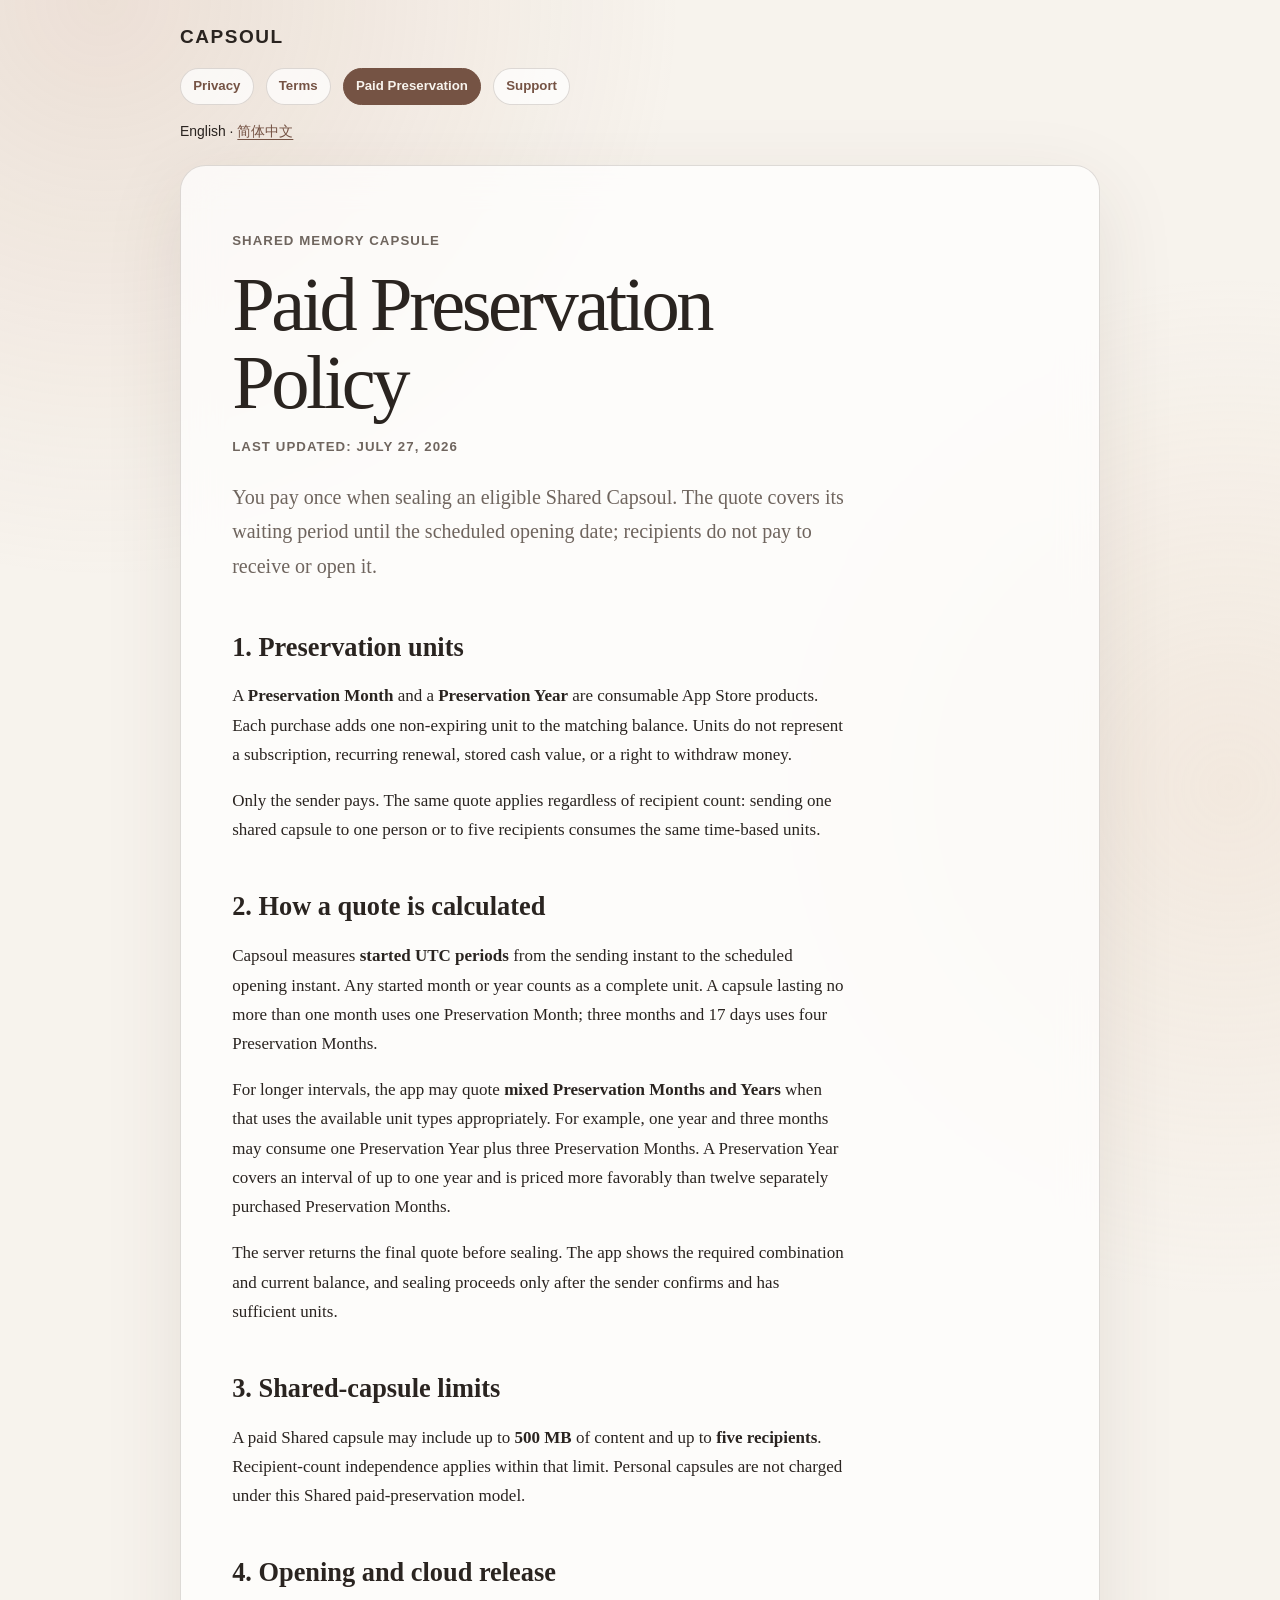
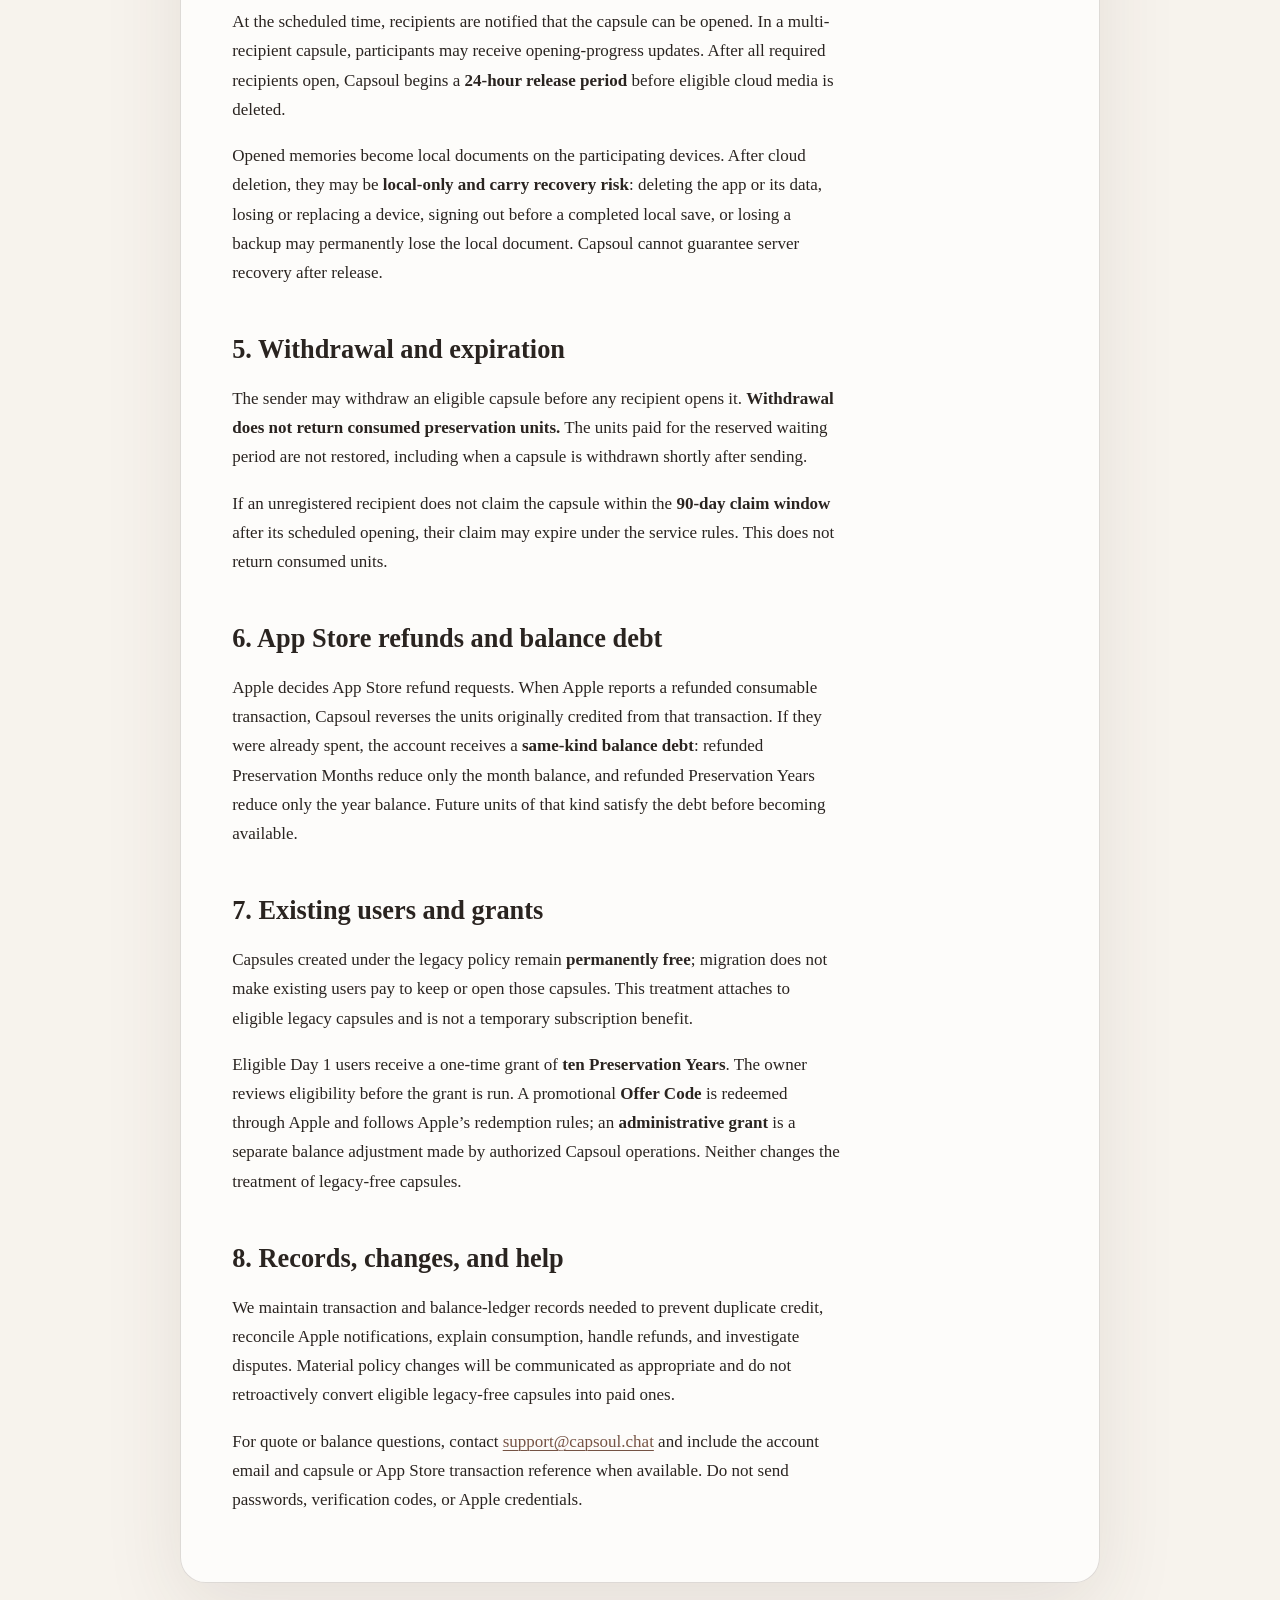
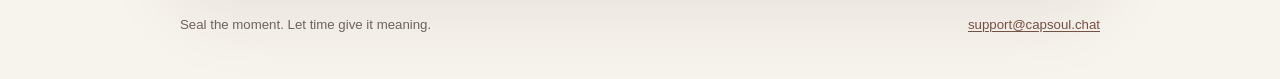
==== preservation.html @ fc530bd7 "docs: publish Capsoul paid preservation policies" ====
<!DOCTYPE html>
<html lang="en">
<head>
  <meta charset="UTF-8">
  <meta name="viewport" content="width=device-width, initial-scale=1">
  <meta name="color-scheme" content="light dark">
  <title>Paid Preservation Policy — Capsoul</title>
  <link rel="stylesheet" href="styles.css">
</head>
<body>
  <header class="site-header">
    <a class="brand" href="support.html">Capsoul</a>
    <nav class="nav-row" aria-label="Policy navigation">
      <a href="privacy.html">Privacy</a>
      <a href="terms.html">Terms</a>
      <a href="preservation.html" aria-current="page">Paid Preservation</a>
      <a href="support.html">Support</a>
    </nav>
    <nav class="language" aria-label="Language">
      <span aria-current="page">English</span> · <a href="preservation-zh.html" lang="zh-Hans">简体中文</a>
    </nav>
  </header>

  <main>
    <p class="eyebrow">Shared memory capsule</p>
    <h1>Paid Preservation Policy</h1>
    <p class="updated">Last updated: July 27, 2026</p>
    <p class="lede">You pay once when sealing an eligible Shared Capsoul. The quote covers its waiting period until the scheduled opening date; recipients do not pay to receive or open it.</p>

    <h2>1. Preservation units</h2>
    <p>A <strong>Preservation Month</strong> and a <strong>Preservation Year</strong> are consumable App Store products. Each purchase adds one non-expiring unit to the matching balance. Units do not represent a subscription, recurring renewal, stored cash value, or a right to withdraw money.</p>
    <p>Only the sender pays. The same quote applies regardless of recipient count: sending one shared capsule to one person or to five recipients consumes the same time-based units.</p>

    <h2>2. How a quote is calculated</h2>
    <p>Capsoul measures <strong>started UTC periods</strong> from the sending instant to the scheduled opening instant. Any started month or year counts as a complete unit. A capsule lasting no more than one month uses one Preservation Month; three months and 17 days uses four Preservation Months.</p>
    <p>For longer intervals, the app may quote <strong>mixed Preservation Months and Years</strong> when that uses the available unit types appropriately. For example, one year and three months may consume one Preservation Year plus three Preservation Months. A Preservation Year covers an interval of up to one year and is priced more favorably than twelve separately purchased Preservation Months.</p>
    <p>The server returns the final quote before sealing. The app shows the required combination and current balance, and sealing proceeds only after the sender confirms and has sufficient units.</p>

    <h2>3. Shared-capsule limits</h2>
    <p>A paid Shared capsule may include up to <strong>500 MB</strong> of content and up to <strong>five recipients</strong>. Recipient-count independence applies within that limit. Personal capsules are not charged under this Shared paid-preservation model.</p>

    <h2>4. Opening and cloud release</h2>
    <p>At the scheduled time, recipients are notified that the capsule can be opened. In a multi-recipient capsule, participants may receive opening-progress updates. After all required recipients open, Capsoul begins a <strong>24-hour release period</strong> before eligible cloud media is deleted.</p>
    <p>Opened memories become local documents on the participating devices. After cloud deletion, they may be <strong>local-only and carry recovery risk</strong>: deleting the app or its data, losing or replacing a device, signing out before a completed local save, or losing a backup may permanently lose the local document. Capsoul cannot guarantee server recovery after release.</p>

    <h2>5. Withdrawal and expiration</h2>
    <p>The sender may withdraw an eligible capsule before any recipient opens it. <strong>Withdrawal does not return consumed preservation units.</strong> The units paid for the reserved waiting period are not restored, including when a capsule is withdrawn shortly after sending.</p>
    <p>If an unregistered recipient does not claim the capsule within the <strong>90-day claim window</strong> after its scheduled opening, their claim may expire under the service rules. This does not return consumed units.</p>

    <h2>6. App Store refunds and balance debt</h2>
    <p>Apple decides App Store refund requests. When Apple reports a refunded consumable transaction, Capsoul reverses the units originally credited from that transaction. If they were already spent, the account receives a <strong>same-kind balance debt</strong>: refunded Preservation Months reduce only the month balance, and refunded Preservation Years reduce only the year balance. Future units of that kind satisfy the debt before becoming available.</p>

    <h2>7. Existing users and grants</h2>
    <p>Capsules created under the legacy policy remain <strong>permanently free</strong>; migration does not make existing users pay to keep or open those capsules. This treatment attaches to eligible legacy capsules and is not a temporary subscription benefit.</p>
    <p>Eligible Day 1 users receive a one-time grant of <strong>ten Preservation Years</strong>. The owner reviews eligibility before the grant is run. A promotional <strong>Offer Code</strong> is redeemed through Apple and follows Apple’s redemption rules; an <strong>administrative grant</strong> is a separate balance adjustment made by authorized Capsoul operations. Neither changes the treatment of legacy-free capsules.</p>

    <h2>8. Records, changes, and help</h2>
    <p>We maintain transaction and balance-ledger records needed to prevent duplicate credit, reconcile Apple notifications, explain consumption, handle refunds, and investigate disputes. Material policy changes will be communicated as appropriate and do not retroactively convert eligible legacy-free capsules into paid ones.</p>
    <p>For quote or balance questions, contact <a href="mailto:support@capsoul.chat">support@capsoul.chat</a> and include the account email and capsule or App Store transaction reference when available. Do not send passwords, verification codes, or Apple credentials.</p>
  </main>

  <footer class="site-footer">
    <span>Seal the moment. Let time give it meaning.</span>
    <a href="mailto:support@capsoul.chat">support@capsoul.chat</a>
  </footer>
</body>
</html>
---- styles.css ----
:root {
  color-scheme: light dark;
  --paper: #f7f3ed;
  --surface: rgba(255, 255, 255, 0.72);
  --ink: #2a2420;
  --muted: #6f655e;
  --accent: #755344;
  --accent-soft: #e8d8cd;
  --line: rgba(80, 61, 51, 0.18);
  --shadow: 0 24px 80px rgba(67, 49, 39, 0.1);
}

* {
  box-sizing: border-box;
}

html {
  background: var(--paper);
  font-size: 17px;
  scroll-behavior: smooth;
}

body {
  min-width: 0;
  margin: 0;
  color: var(--ink);
  background:
    radial-gradient(circle at 8% 0%, rgba(196, 155, 133, 0.22), transparent 34rem),
    radial-gradient(circle at 96% 24%, rgba(226, 198, 174, 0.23), transparent 30rem),
    var(--paper);
  font-family: ui-serif, Georgia, Cambria, "Times New Roman", "Noto Serif SC", serif;
  line-height: 1.72;
  overflow-wrap: anywhere;
}

a {
  color: var(--accent);
  text-decoration-thickness: 0.08em;
  text-underline-offset: 0.18em;
}

a:hover {
  text-decoration-thickness: 0.13em;
}

a:focus-visible {
  border-radius: 0.2rem;
  outline: 3px solid #b96137;
  outline-offset: 4px;
}

.site-header,
main,
.site-footer {
  width: min(100% - 2rem, 920px);
  margin-inline: auto;
}

.site-header {
  display: grid;
  gap: 0.85rem;
  padding-block: 1.25rem;
}

.brand {
  color: var(--ink);
  font-family: -apple-system, BlinkMacSystemFont, "Segoe UI", "Noto Sans SC", sans-serif;
  font-size: 1.12rem;
  font-weight: 700;
  letter-spacing: 0.08em;
  text-decoration: none;
  text-transform: uppercase;
}

.nav-row {
  display: flex;
  flex-wrap: wrap;
  gap: 0.45rem 0.7rem;
  align-items: center;
}

.nav-row a {
  border: 1px solid var(--line);
  border-radius: 999px;
  padding: 0.35rem 0.72rem;
  background: var(--surface);
  font-family: -apple-system, BlinkMacSystemFont, "Segoe UI", "Noto Sans SC", sans-serif;
  font-size: 0.78rem;
  font-weight: 600;
  text-decoration: none;
}

.nav-row a[aria-current="page"] {
  border-color: var(--accent);
  color: var(--paper);
  background: var(--accent);
}

.language {
  font-family: -apple-system, BlinkMacSystemFont, "Segoe UI", "Noto Sans SC", sans-serif;
  font-size: 0.82rem;
}

main {
  padding: clamp(1.6rem, 4vw, 3.5rem);
  border: 1px solid var(--line);
  border-radius: 1.5rem;
  background: var(--surface);
  box-shadow: var(--shadow);
  backdrop-filter: blur(18px);
}

.eyebrow,
.updated {
  color: var(--muted);
  font-family: -apple-system, BlinkMacSystemFont, "Segoe UI", "Noto Sans SC", sans-serif;
  font-size: 0.78rem;
  font-weight: 650;
  letter-spacing: 0.08em;
  text-transform: uppercase;
}

h1 {
  max-width: 16ch;
  margin: 0.15rem 0 0.5rem;
  font-size: clamp(2.15rem, 7vw, 4.5rem);
  font-weight: 540;
  letter-spacing: -0.045em;
  line-height: 1.02;
}

.lede {
  max-width: 64ch;
  margin-block: 1.25rem 2.5rem;
  color: var(--muted);
  font-size: clamp(1.02rem, 2.5vw, 1.18rem);
}

h2 {
  margin-block: 2.4rem 0.65rem;
  padding-top: 0.35rem;
  font-size: clamp(1.22rem, 3vw, 1.55rem);
  line-height: 1.25;
}

h3 {
  margin-block: 1.55rem 0.45rem;
  font-size: 1.03rem;
}

p,
li {
  max-width: 72ch;
}

ul,
ol {
  padding-inline-start: 1.35rem;
}

li + li {
  margin-top: 0.45rem;
}

.callout {
  margin-block: 1.4rem;
  padding: 1rem 1.1rem;
  border-inline-start: 4px solid var(--accent);
  border-radius: 0.3rem 0.8rem 0.8rem 0.3rem;
  background: var(--accent-soft);
  color: #352923;
}

.site-footer {
  display: flex;
  flex-wrap: wrap;
  justify-content: space-between;
  gap: 0.7rem 1.5rem;
  padding-block: 1.8rem 2.5rem;
  color: var(--muted);
  font-family: -apple-system, BlinkMacSystemFont, "Segoe UI", "Noto Sans SC", sans-serif;
  font-size: 0.78rem;
}

@media (max-width: 620px) {
  .site-header,
  main,
  .site-footer {
    width: min(100% - 1rem, 920px);
  }

  main {
    padding: 1.35rem 1rem 1.8rem;
    border-radius: 1rem;
  }

  .nav-row {
    gap: 0.4rem;
  }

  .nav-row a {
    padding: 0.32rem 0.57rem;
    font-size: 0.73rem;
  }

  .lede {
    margin-bottom: 1.8rem;
  }
}

@media (prefers-color-scheme: dark) {
  :root {
    --paper: #171310;
    --surface: rgba(38, 31, 27, 0.8);
    --ink: #f5eee8;
    --muted: #c6b8ae;
    --accent: #e4bca5;
    --accent-soft: #49372e;
    --line: rgba(233, 211, 196, 0.2);
    --shadow: 0 24px 80px rgba(0, 0, 0, 0.3);
  }

  .nav-row a[aria-current="page"] {
    color: #261c17;
  }

  .callout {
    color: #f6eee7;
  }
}

@media (prefers-reduced-motion: reduce) {
  html {
    scroll-behavior: auto;
  }
}
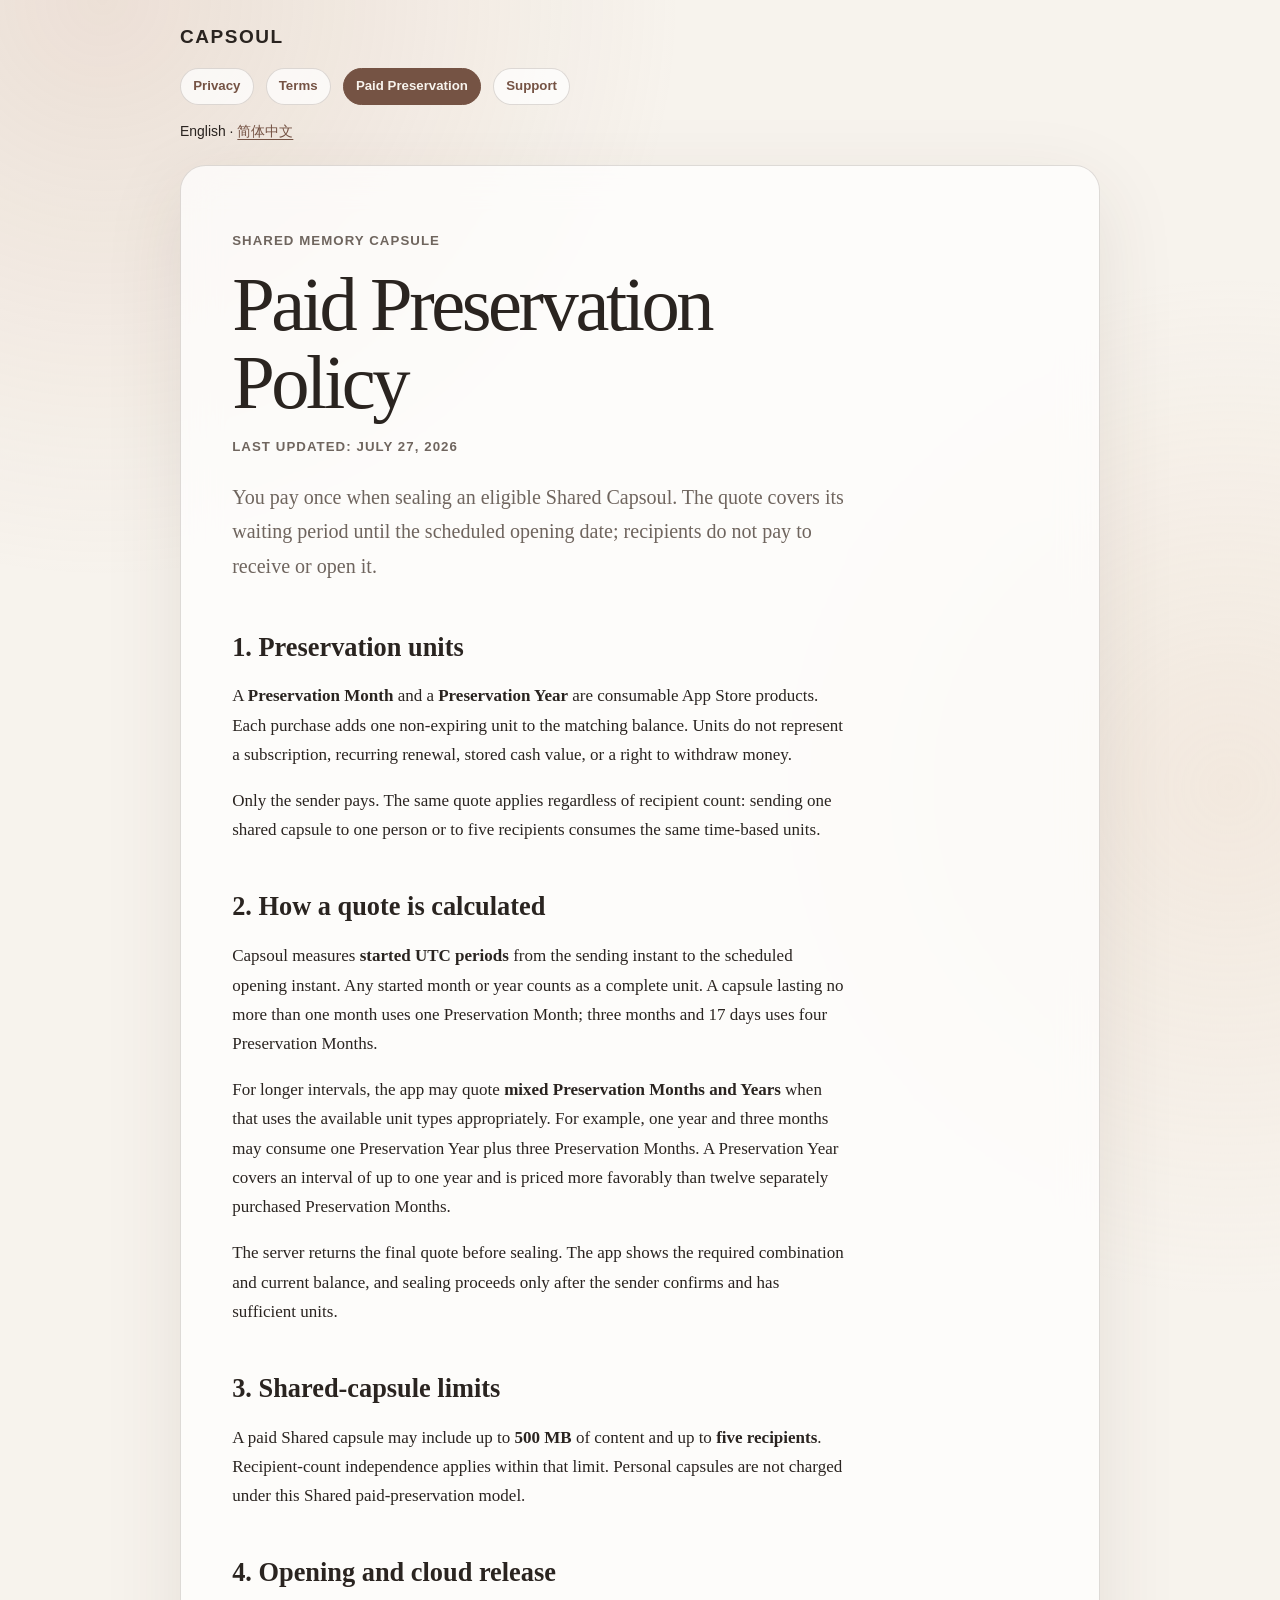
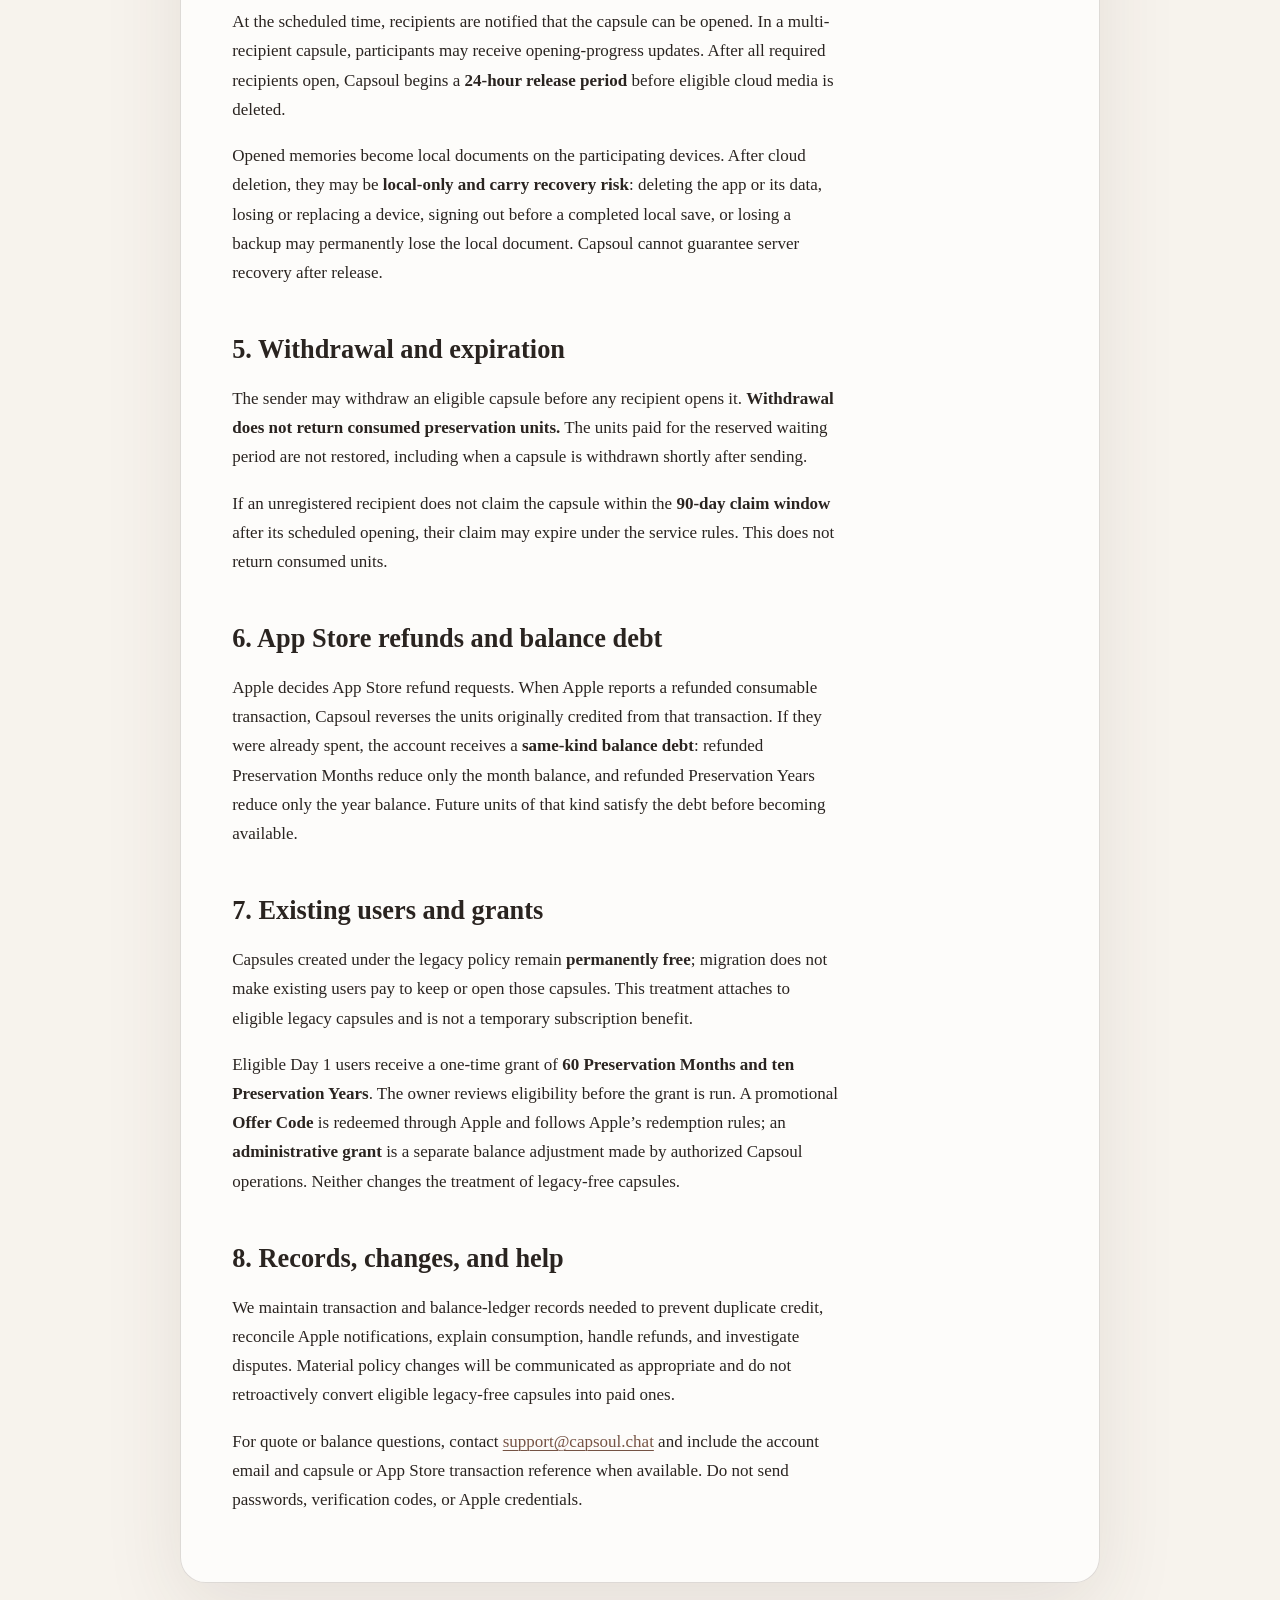
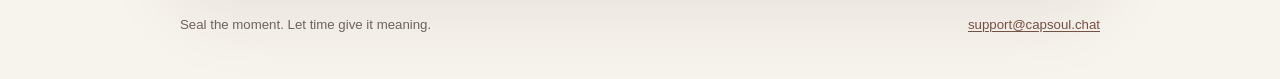
==== commit 30d62c56: "fix: document complete Day 1 grant" ====
--- a/preservation.html
+++ b/preservation.html
@@ -52,7 +52,7 @@
 
     <h2>7. Existing users and grants</h2>
     <p>Capsules created under the legacy policy remain <strong>permanently free</strong>; migration does not make existing users pay to keep or open those capsules. This treatment attaches to eligible legacy capsules and is not a temporary subscription benefit.</p>
-    <p>Eligible Day 1 users receive a one-time grant of <strong>ten Preservation Years</strong>. The owner reviews eligibility before the grant is run. A promotional <strong>Offer Code</strong> is redeemed through Apple and follows Apple’s redemption rules; an <strong>administrative grant</strong> is a separate balance adjustment made by authorized Capsoul operations. Neither changes the treatment of legacy-free capsules.</p>
+    <p>Eligible Day 1 users receive a one-time grant of <strong>60 Preservation Months and ten Preservation Years</strong>. The owner reviews eligibility before the grant is run. A promotional <strong>Offer Code</strong> is redeemed through Apple and follows Apple’s redemption rules; an <strong>administrative grant</strong> is a separate balance adjustment made by authorized Capsoul operations. Neither changes the treatment of legacy-free capsules.</p>
 
     <h2>8. Records, changes, and help</h2>
     <p>We maintain transaction and balance-ledger records needed to prevent duplicate credit, reconcile Apple notifications, explain consumption, handle refunds, and investigate disputes. Material policy changes will be communicated as appropriate and do not retroactively convert eligible legacy-free capsules into paid ones.</p>
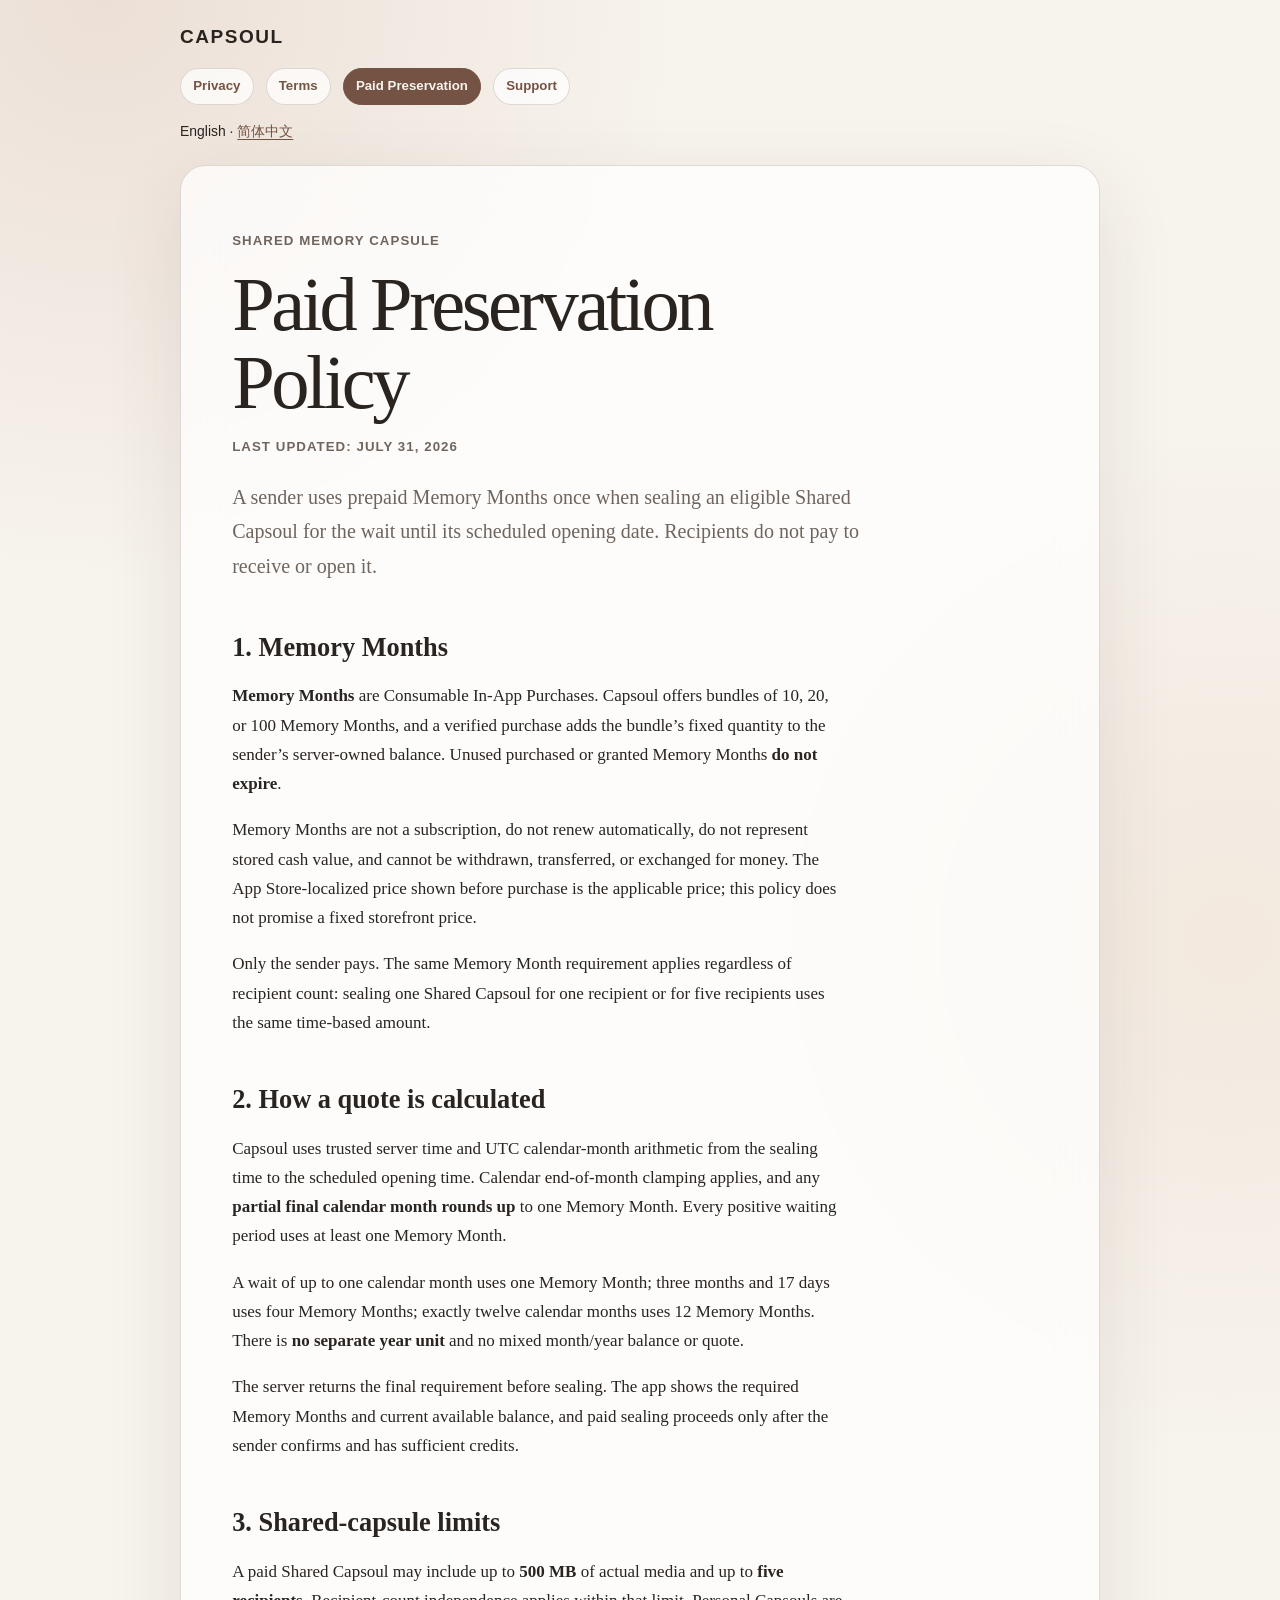
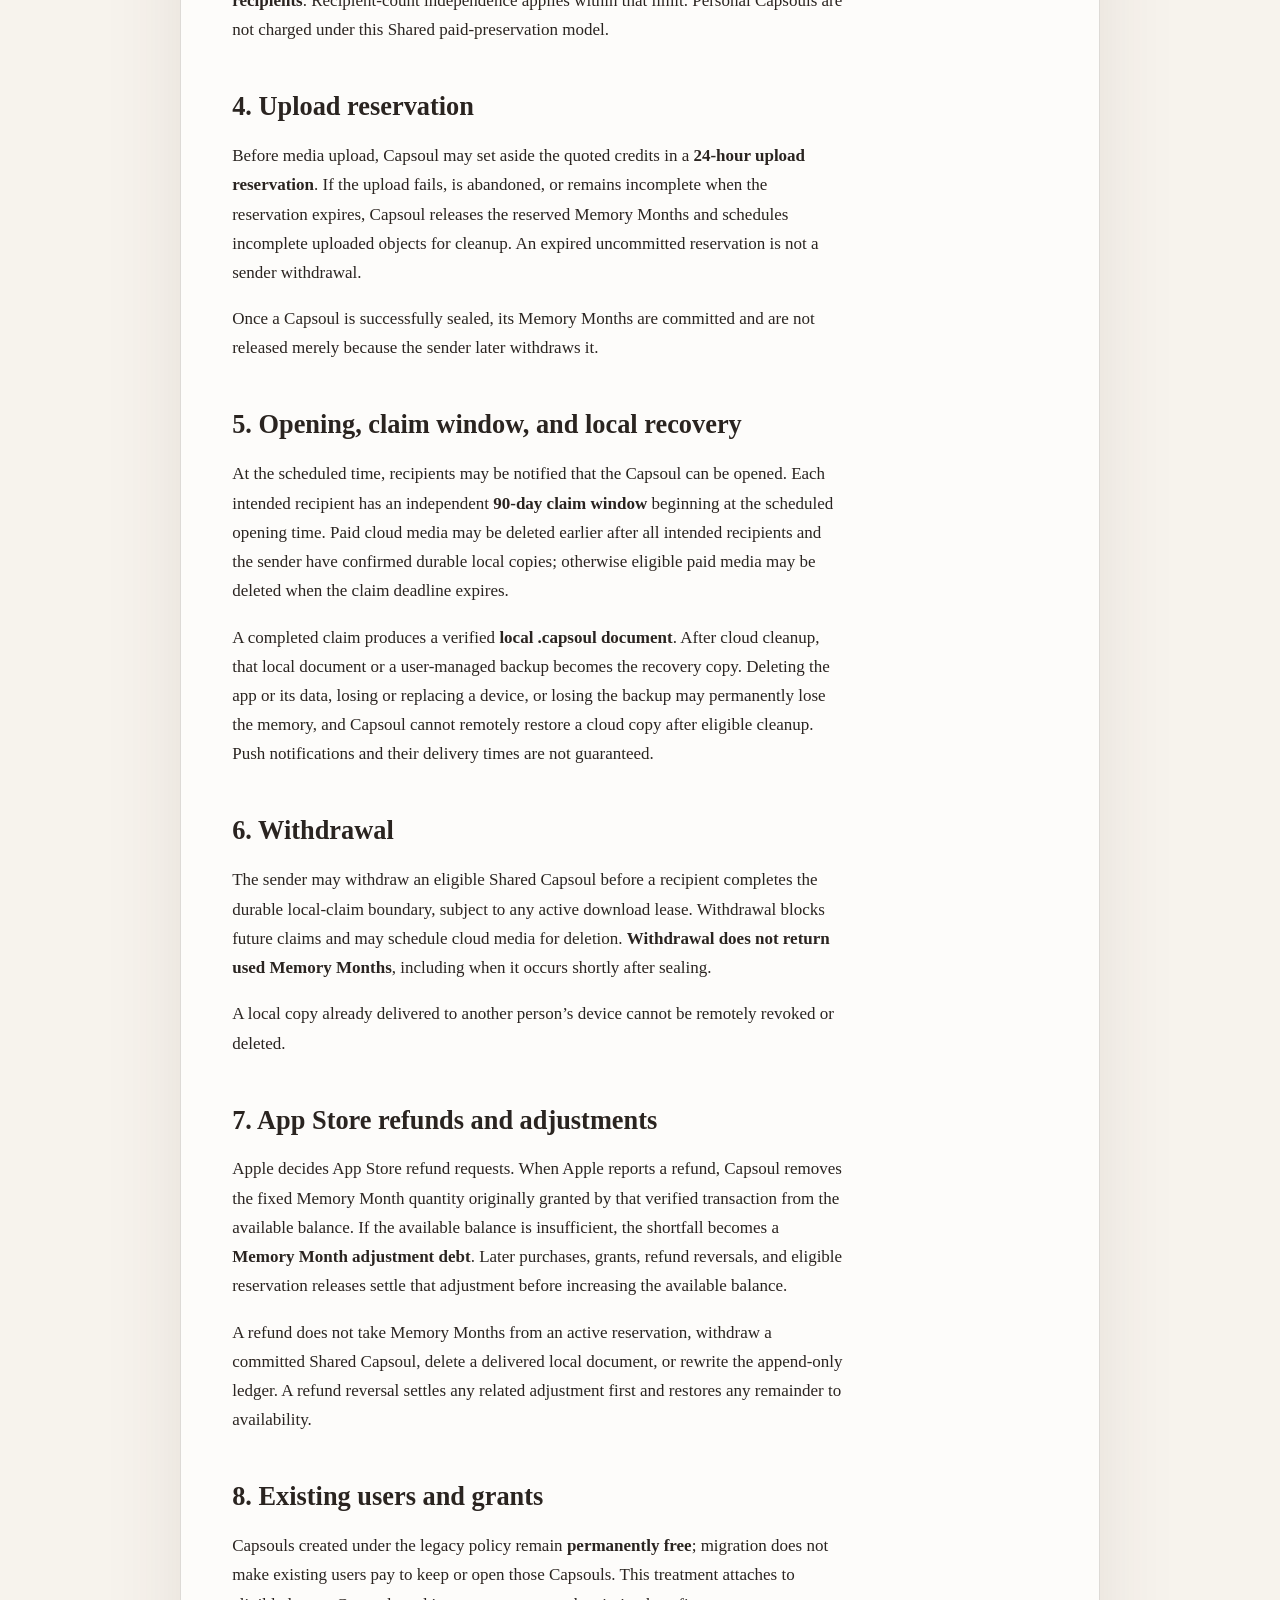
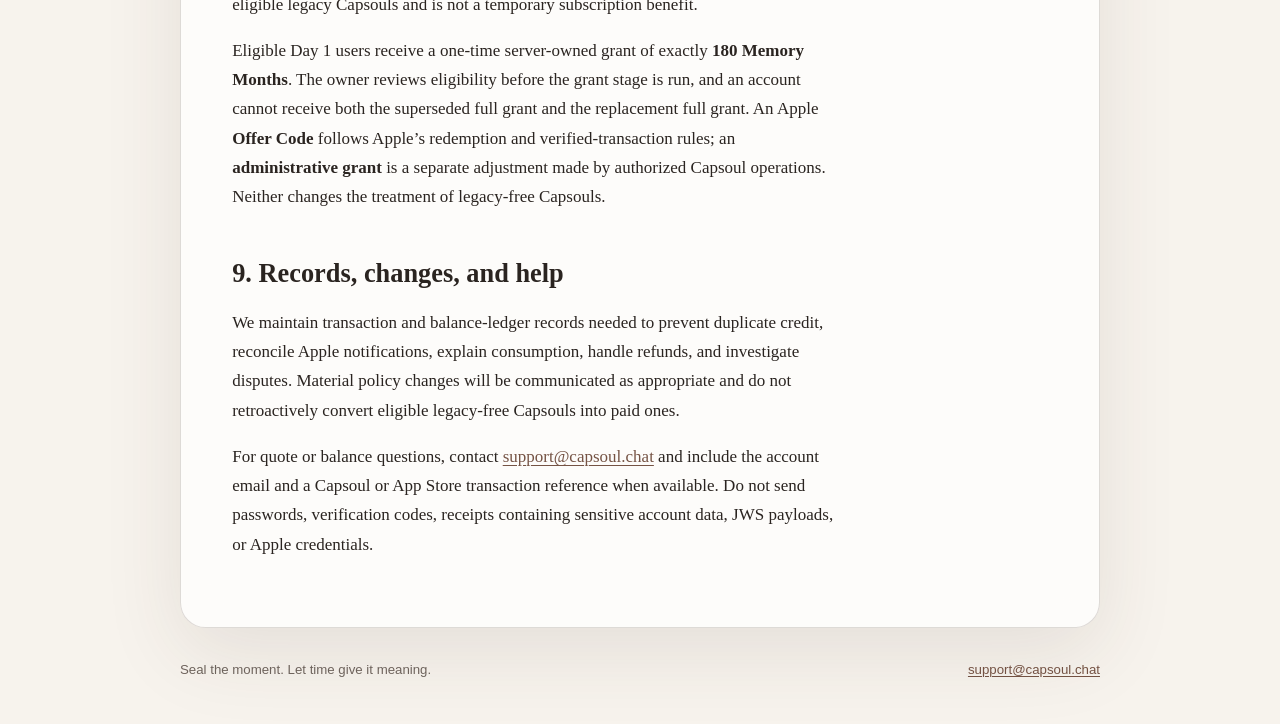
==== commit 517f7ec0: "docs: rewrite preservation policies for Memory Months" ====
--- a/preservation.html
+++ b/preservation.html
@@ -24,39 +24,45 @@
   <main>
     <p class="eyebrow">Shared memory capsule</p>
     <h1>Paid Preservation Policy</h1>
-    <p class="updated">Last updated: July 27, 2026</p>
-    <p class="lede">You pay once when sealing an eligible Shared Capsoul. The quote covers its waiting period until the scheduled opening date; recipients do not pay to receive or open it.</p>
+    <p class="updated">Last updated: July 31, 2026</p>
+    <p class="lede">A sender uses prepaid Memory Months once when sealing an eligible Shared Capsoul for the wait until its scheduled opening date. Recipients do not pay to receive or open it.</p>
 
-    <h2>1. Preservation units</h2>
-    <p>A <strong>Preservation Month</strong> and a <strong>Preservation Year</strong> are consumable App Store products. Each purchase adds one non-expiring unit to the matching balance. Units do not represent a subscription, recurring renewal, stored cash value, or a right to withdraw money.</p>
-    <p>Only the sender pays. The same quote applies regardless of recipient count: sending one shared capsule to one person or to five recipients consumes the same time-based units.</p>
+    <h2>1. Memory Months</h2>
+    <p><strong>Memory Months</strong> are Consumable In-App Purchases. Capsoul offers bundles of 10, 20, or 100 Memory Months, and a verified purchase adds the bundle’s fixed quantity to the sender’s server-owned balance. Unused purchased or granted Memory Months <strong>do not expire</strong>.</p>
+    <p>Memory Months are not a subscription, do not renew automatically, do not represent stored cash value, and cannot be withdrawn, transferred, or exchanged for money. The App Store-localized price shown before purchase is the applicable price; this policy does not promise a fixed storefront price.</p>
+    <p>Only the sender pays. The same Memory Month requirement applies regardless of recipient count: sealing one Shared Capsoul for one recipient or for five recipients uses the same time-based amount.</p>
 
     <h2>2. How a quote is calculated</h2>
-    <p>Capsoul measures <strong>started UTC periods</strong> from the sending instant to the scheduled opening instant. Any started month or year counts as a complete unit. A capsule lasting no more than one month uses one Preservation Month; three months and 17 days uses four Preservation Months.</p>
-    <p>For longer intervals, the app may quote <strong>mixed Preservation Months and Years</strong> when that uses the available unit types appropriately. For example, one year and three months may consume one Preservation Year plus three Preservation Months. A Preservation Year covers an interval of up to one year and is priced more favorably than twelve separately purchased Preservation Months.</p>
-    <p>The server returns the final quote before sealing. The app shows the required combination and current balance, and sealing proceeds only after the sender confirms and has sufficient units.</p>
+    <p>Capsoul uses trusted server time and UTC calendar-month arithmetic from the sealing time to the scheduled opening time. Calendar end-of-month clamping applies, and any <strong>partial final calendar month rounds up</strong> to one Memory Month. Every positive waiting period uses at least one Memory Month.</p>
+    <p>A wait of up to one calendar month uses one Memory Month; three months and 17 days uses four Memory Months; exactly twelve calendar months uses 12 Memory Months. There is <strong>no separate year unit</strong> and no mixed month/year balance or quote.</p>
+    <p>The server returns the final requirement before sealing. The app shows the required Memory Months and current available balance, and paid sealing proceeds only after the sender confirms and has sufficient credits.</p>
 
     <h2>3. Shared-capsule limits</h2>
-    <p>A paid Shared capsule may include up to <strong>500 MB</strong> of content and up to <strong>five recipients</strong>. Recipient-count independence applies within that limit. Personal capsules are not charged under this Shared paid-preservation model.</p>
+    <p>A paid Shared Capsoul may include up to <strong>500 MB</strong> of actual media and up to <strong>five recipients</strong>. Recipient-count independence applies within that limit. Personal Capsouls are not charged under this Shared paid-preservation model.</p>
 
-    <h2>4. Opening and cloud release</h2>
-    <p>At the scheduled time, recipients are notified that the capsule can be opened. In a multi-recipient capsule, participants may receive opening-progress updates. After all required recipients open, Capsoul begins a <strong>24-hour release period</strong> before eligible cloud media is deleted.</p>
-    <p>Opened memories become local documents on the participating devices. After cloud deletion, they may be <strong>local-only and carry recovery risk</strong>: deleting the app or its data, losing or replacing a device, signing out before a completed local save, or losing a backup may permanently lose the local document. Capsoul cannot guarantee server recovery after release.</p>
+    <h2>4. Upload reservation</h2>
+    <p>Before media upload, Capsoul may set aside the quoted credits in a <strong>24-hour upload reservation</strong>. If the upload fails, is abandoned, or remains incomplete when the reservation expires, Capsoul releases the reserved Memory Months and schedules incomplete uploaded objects for cleanup. An expired uncommitted reservation is not a sender withdrawal.</p>
+    <p>Once a Capsoul is successfully sealed, its Memory Months are committed and are not released merely because the sender later withdraws it.</p>
 
-    <h2>5. Withdrawal and expiration</h2>
-    <p>The sender may withdraw an eligible capsule before any recipient opens it. <strong>Withdrawal does not return consumed preservation units.</strong> The units paid for the reserved waiting period are not restored, including when a capsule is withdrawn shortly after sending.</p>
-    <p>If an unregistered recipient does not claim the capsule within the <strong>90-day claim window</strong> after its scheduled opening, their claim may expire under the service rules. This does not return consumed units.</p>
+    <h2>5. Opening, claim window, and local recovery</h2>
+    <p>At the scheduled time, recipients may be notified that the Capsoul can be opened. Each intended recipient has an independent <strong>90-day claim window</strong> beginning at the scheduled opening time. Paid cloud media may be deleted earlier after all intended recipients and the sender have confirmed durable local copies; otherwise eligible paid media may be deleted when the claim deadline expires.</p>
+    <p>A completed claim produces a verified <strong>local .capsoul document</strong>. After cloud cleanup, that local document or a user-managed backup becomes the recovery copy. Deleting the app or its data, losing or replacing a device, or losing the backup may permanently lose the memory, and Capsoul cannot remotely restore a cloud copy after eligible cleanup. Push notifications and their delivery times are not guaranteed.</p>
 
-    <h2>6. App Store refunds and balance debt</h2>
-    <p>Apple decides App Store refund requests. When Apple reports a refunded consumable transaction, Capsoul reverses the units originally credited from that transaction. If they were already spent, the account receives a <strong>same-kind balance debt</strong>: refunded Preservation Months reduce only the month balance, and refunded Preservation Years reduce only the year balance. Future units of that kind satisfy the debt before becoming available.</p>
+    <h2>6. Withdrawal</h2>
+    <p>The sender may withdraw an eligible Shared Capsoul before a recipient completes the durable local-claim boundary, subject to any active download lease. Withdrawal blocks future claims and may schedule cloud media for deletion. <strong>Withdrawal does not return used Memory Months</strong>, including when it occurs shortly after sealing.</p>
+    <p>A local copy already delivered to another person’s device cannot be remotely revoked or deleted.</p>
 
-    <h2>7. Existing users and grants</h2>
-    <p>Capsules created under the legacy policy remain <strong>permanently free</strong>; migration does not make existing users pay to keep or open those capsules. This treatment attaches to eligible legacy capsules and is not a temporary subscription benefit.</p>
-    <p>Eligible Day 1 users receive a one-time grant of <strong>60 Preservation Months and ten Preservation Years</strong>. The owner reviews eligibility before the grant is run. A promotional <strong>Offer Code</strong> is redeemed through Apple and follows Apple’s redemption rules; an <strong>administrative grant</strong> is a separate balance adjustment made by authorized Capsoul operations. Neither changes the treatment of legacy-free capsules.</p>
+    <h2>7. App Store refunds and adjustments</h2>
+    <p>Apple decides App Store refund requests. When Apple reports a refund, Capsoul removes the fixed Memory Month quantity originally granted by that verified transaction from the available balance. If the available balance is insufficient, the shortfall becomes a <strong>Memory Month adjustment debt</strong>. Later purchases, grants, refund reversals, and eligible reservation releases settle that adjustment before increasing the available balance.</p>
+    <p>A refund does not take Memory Months from an active reservation, withdraw a committed Shared Capsoul, delete a delivered local document, or rewrite the append-only ledger. A refund reversal settles any related adjustment first and restores any remainder to availability.</p>
 
-    <h2>8. Records, changes, and help</h2>
-    <p>We maintain transaction and balance-ledger records needed to prevent duplicate credit, reconcile Apple notifications, explain consumption, handle refunds, and investigate disputes. Material policy changes will be communicated as appropriate and do not retroactively convert eligible legacy-free capsules into paid ones.</p>
-    <p>For quote or balance questions, contact <a href="mailto:support@capsoul.chat">support@capsoul.chat</a> and include the account email and capsule or App Store transaction reference when available. Do not send passwords, verification codes, or Apple credentials.</p>
+    <h2>8. Existing users and grants</h2>
+    <p>Capsouls created under the legacy policy remain <strong>permanently free</strong>; migration does not make existing users pay to keep or open those Capsouls. This treatment attaches to eligible legacy Capsouls and is not a temporary subscription benefit.</p>
+    <p>Eligible Day 1 users receive a one-time server-owned grant of exactly <strong>180 Memory Months</strong>. The owner reviews eligibility before the grant stage is run, and an account cannot receive both the superseded full grant and the replacement full grant. An Apple <strong>Offer Code</strong> follows Apple’s redemption and verified-transaction rules; an <strong>administrative grant</strong> is a separate adjustment made by authorized Capsoul operations. Neither changes the treatment of legacy-free Capsouls.</p>
+
+    <h2>9. Records, changes, and help</h2>
+    <p>We maintain transaction and balance-ledger records needed to prevent duplicate credit, reconcile Apple notifications, explain consumption, handle refunds, and investigate disputes. Material policy changes will be communicated as appropriate and do not retroactively convert eligible legacy-free Capsouls into paid ones.</p>
+    <p>For quote or balance questions, contact <a href="mailto:support@capsoul.chat">support@capsoul.chat</a> and include the account email and a Capsoul or App Store transaction reference when available. Do not send passwords, verification codes, receipts containing sensitive account data, JWS payloads, or Apple credentials.</p>
   </main>
 
   <footer class="site-footer">
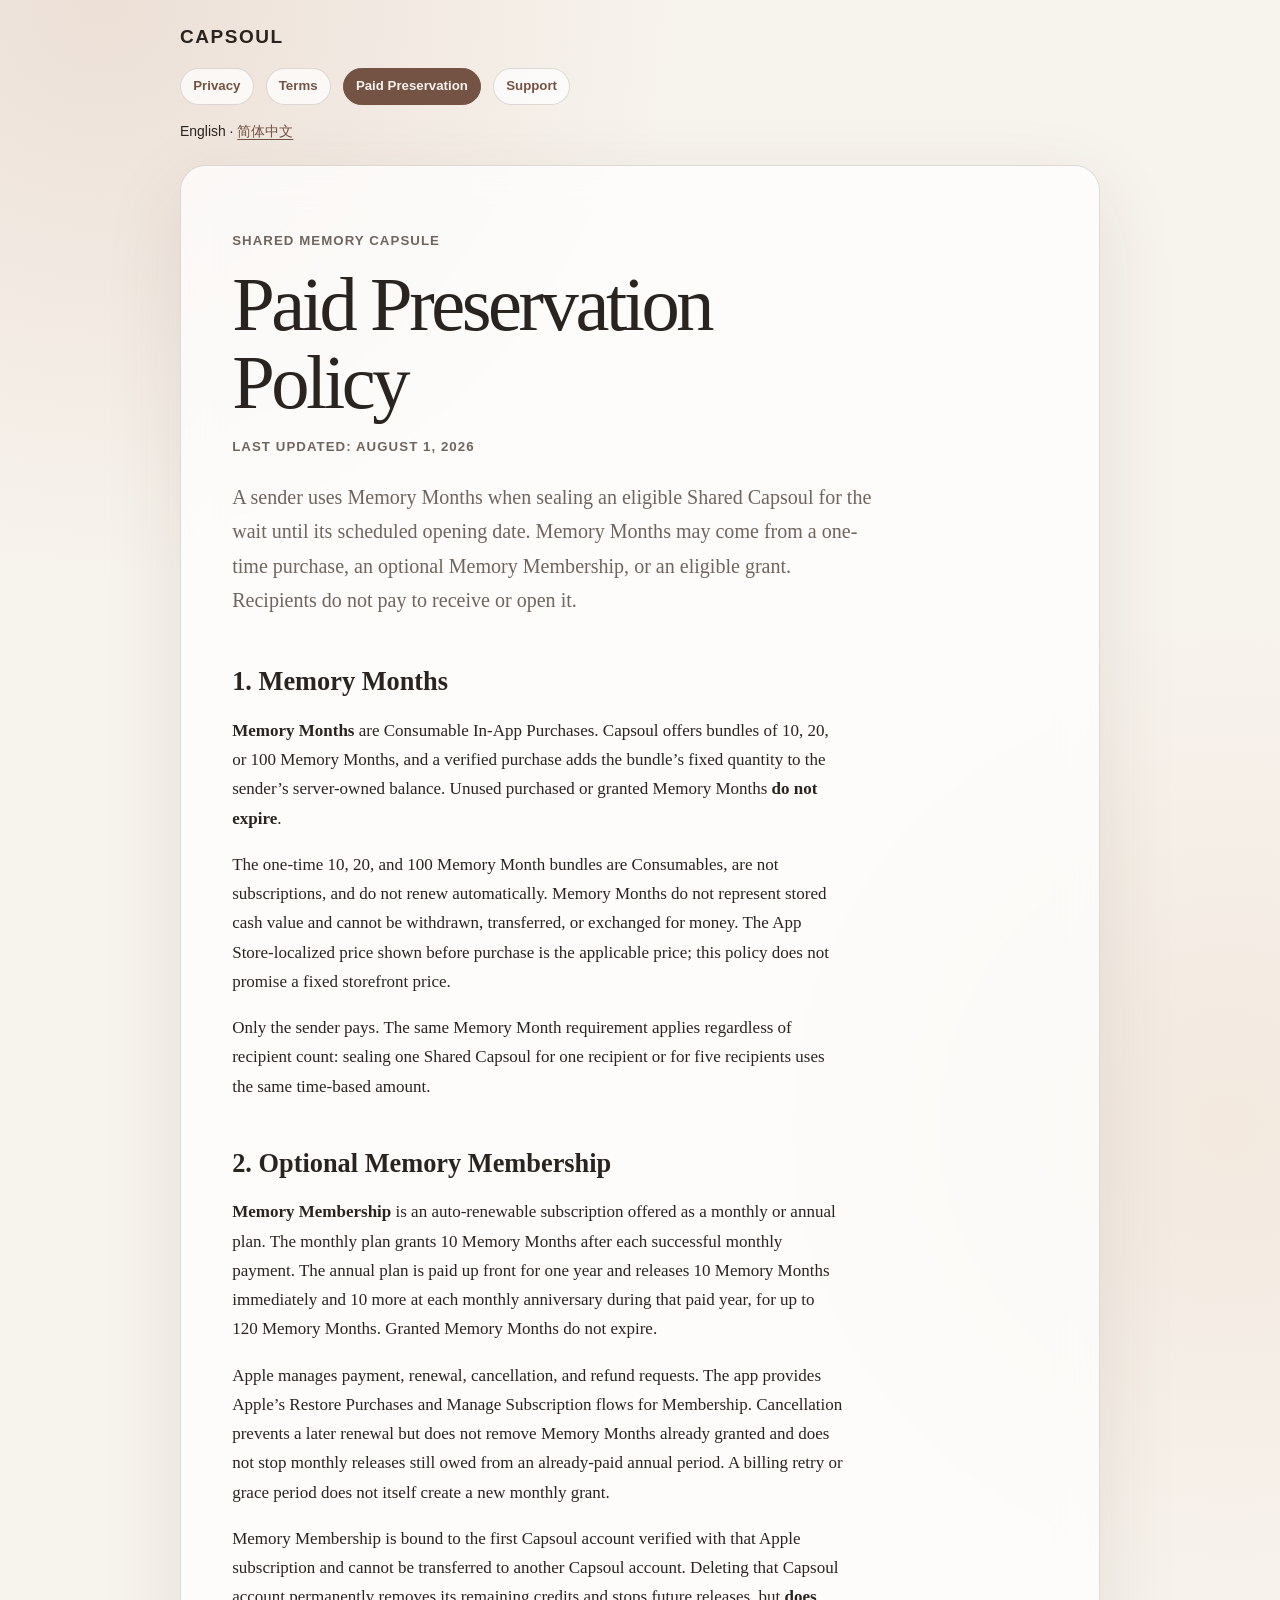
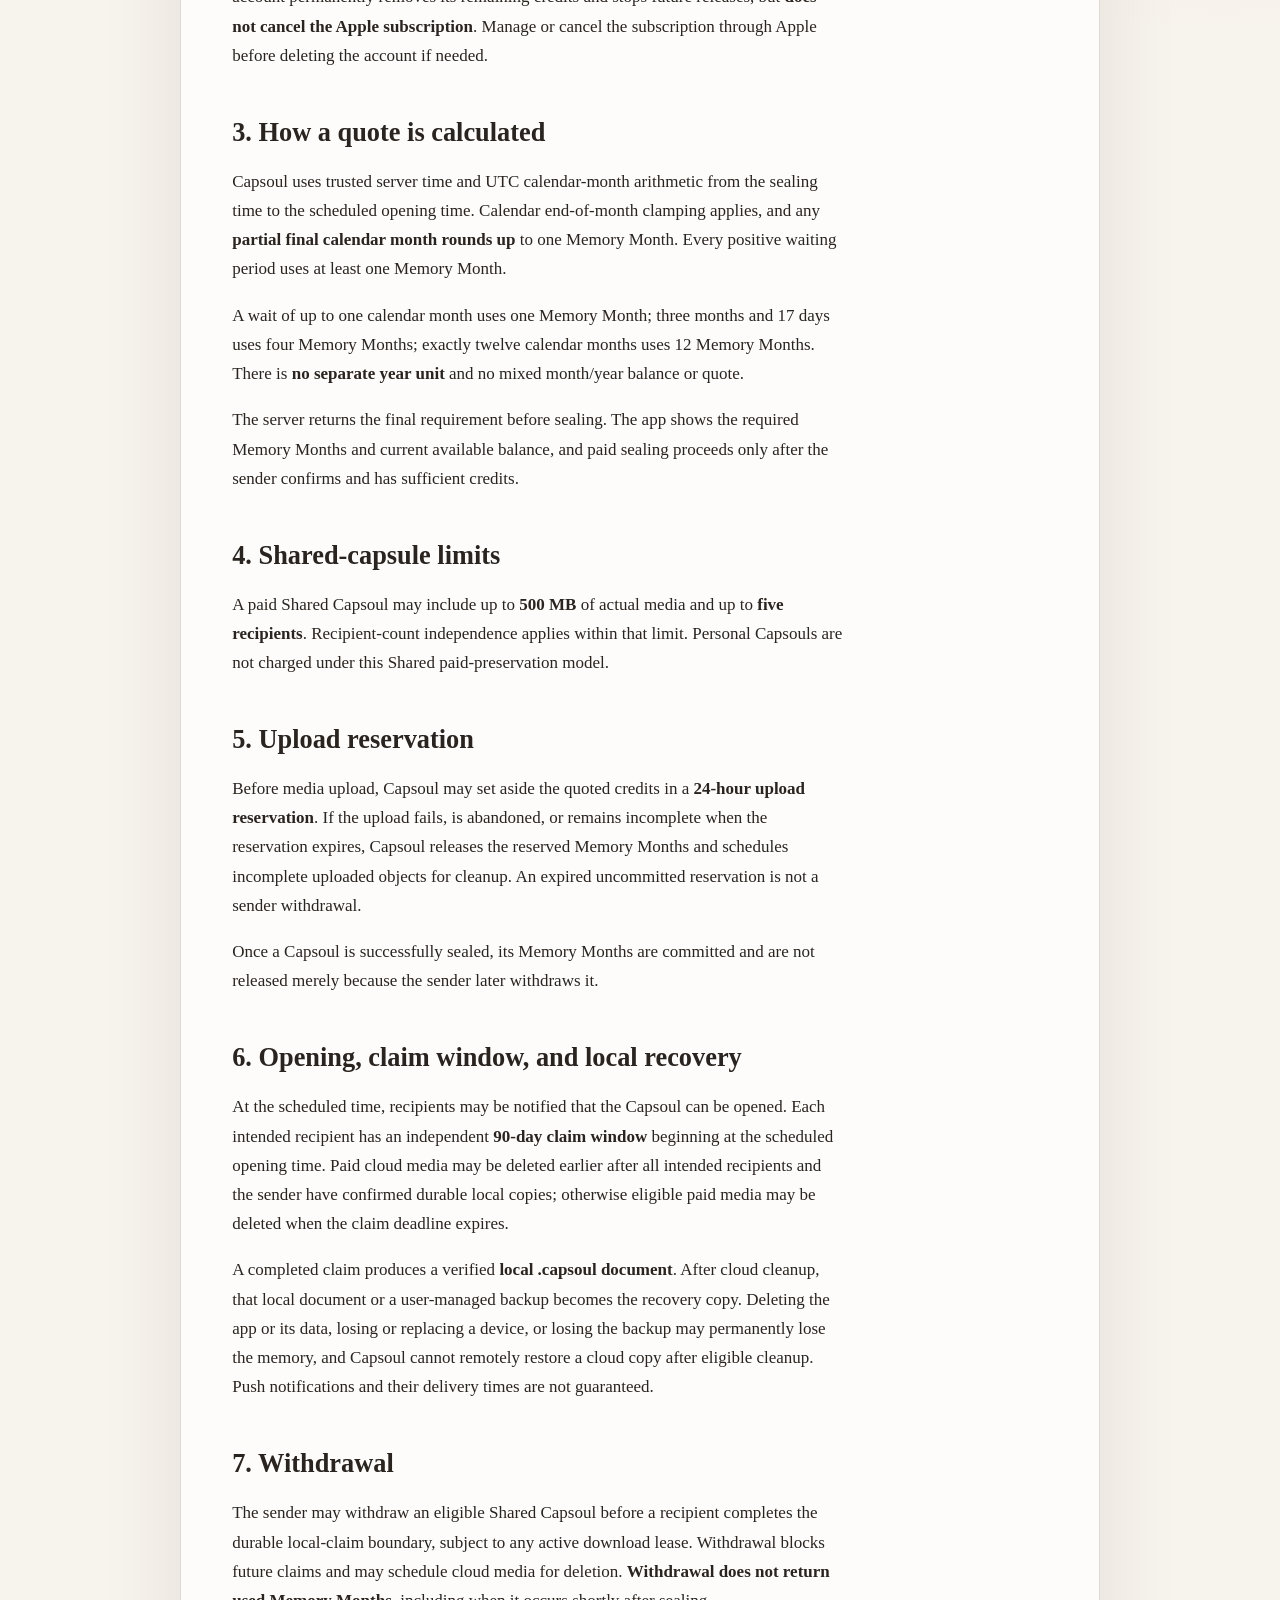
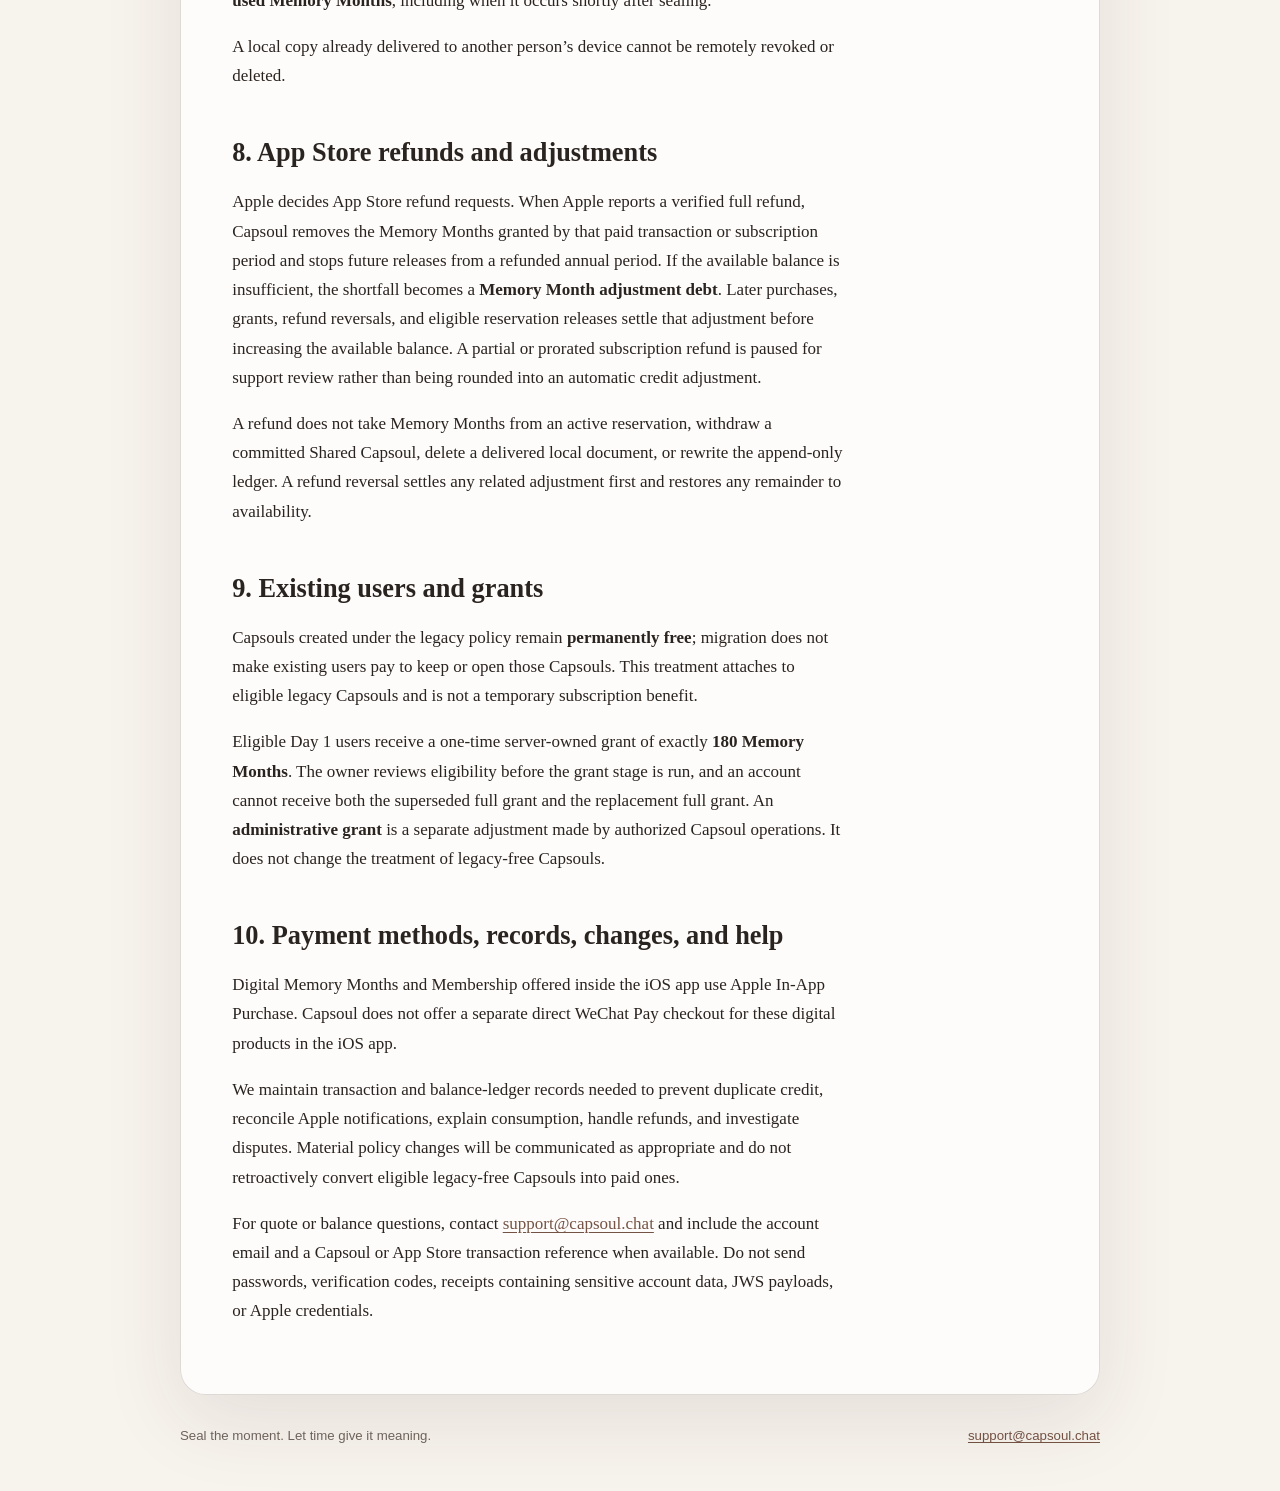
==== commit ef33fb5a: "docs: add Memory Membership legal terms" ====
--- a/preservation.html
+++ b/preservation.html
@@ -24,43 +24,49 @@
   <main>
     <p class="eyebrow">Shared memory capsule</p>
     <h1>Paid Preservation Policy</h1>
-    <p class="updated">Last updated: July 31, 2026</p>
-    <p class="lede">A sender uses prepaid Memory Months once when sealing an eligible Shared Capsoul for the wait until its scheduled opening date. Recipients do not pay to receive or open it.</p>
+    <p class="updated">Last updated: August 1, 2026</p>
+    <p class="lede">A sender uses Memory Months when sealing an eligible Shared Capsoul for the wait until its scheduled opening date. Memory Months may come from a one-time purchase, an optional Memory Membership, or an eligible grant. Recipients do not pay to receive or open it.</p>
 
     <h2>1. Memory Months</h2>
     <p><strong>Memory Months</strong> are Consumable In-App Purchases. Capsoul offers bundles of 10, 20, or 100 Memory Months, and a verified purchase adds the bundle’s fixed quantity to the sender’s server-owned balance. Unused purchased or granted Memory Months <strong>do not expire</strong>.</p>
-    <p>Memory Months are not a subscription, do not renew automatically, do not represent stored cash value, and cannot be withdrawn, transferred, or exchanged for money. The App Store-localized price shown before purchase is the applicable price; this policy does not promise a fixed storefront price.</p>
+    <p>The one-time 10, 20, and 100 Memory Month bundles are Consumables, are not subscriptions, and do not renew automatically. Memory Months do not represent stored cash value and cannot be withdrawn, transferred, or exchanged for money. The App Store-localized price shown before purchase is the applicable price; this policy does not promise a fixed storefront price.</p>
     <p>Only the sender pays. The same Memory Month requirement applies regardless of recipient count: sealing one Shared Capsoul for one recipient or for five recipients uses the same time-based amount.</p>
 
-    <h2>2. How a quote is calculated</h2>
+    <h2>2. Optional Memory Membership</h2>
+    <p><strong>Memory Membership</strong> is an auto-renewable subscription offered as a monthly or annual plan. The monthly plan grants 10 Memory Months after each successful monthly payment. The annual plan is paid up front for one year and releases 10 Memory Months immediately and 10 more at each monthly anniversary during that paid year, for up to 120 Memory Months. Granted Memory Months do not expire.</p>
+    <p>Apple manages payment, renewal, cancellation, and refund requests. The app provides Apple’s Restore Purchases and Manage Subscription flows for Membership. Cancellation prevents a later renewal but does not remove Memory Months already granted and does not stop monthly releases still owed from an already-paid annual period. A billing retry or grace period does not itself create a new monthly grant.</p>
+    <p>Memory Membership is bound to the first Capsoul account verified with that Apple subscription and cannot be transferred to another Capsoul account. Deleting that Capsoul account permanently removes its remaining credits and stops future releases, but <strong>does not cancel the Apple subscription</strong>. Manage or cancel the subscription through Apple before deleting the account if needed.</p>
+
+    <h2>3. How a quote is calculated</h2>
     <p>Capsoul uses trusted server time and UTC calendar-month arithmetic from the sealing time to the scheduled opening time. Calendar end-of-month clamping applies, and any <strong>partial final calendar month rounds up</strong> to one Memory Month. Every positive waiting period uses at least one Memory Month.</p>
     <p>A wait of up to one calendar month uses one Memory Month; three months and 17 days uses four Memory Months; exactly twelve calendar months uses 12 Memory Months. There is <strong>no separate year unit</strong> and no mixed month/year balance or quote.</p>
     <p>The server returns the final requirement before sealing. The app shows the required Memory Months and current available balance, and paid sealing proceeds only after the sender confirms and has sufficient credits.</p>
 
-    <h2>3. Shared-capsule limits</h2>
+    <h2>4. Shared-capsule limits</h2>
     <p>A paid Shared Capsoul may include up to <strong>500 MB</strong> of actual media and up to <strong>five recipients</strong>. Recipient-count independence applies within that limit. Personal Capsouls are not charged under this Shared paid-preservation model.</p>
 
-    <h2>4. Upload reservation</h2>
+    <h2>5. Upload reservation</h2>
     <p>Before media upload, Capsoul may set aside the quoted credits in a <strong>24-hour upload reservation</strong>. If the upload fails, is abandoned, or remains incomplete when the reservation expires, Capsoul releases the reserved Memory Months and schedules incomplete uploaded objects for cleanup. An expired uncommitted reservation is not a sender withdrawal.</p>
     <p>Once a Capsoul is successfully sealed, its Memory Months are committed and are not released merely because the sender later withdraws it.</p>
 
-    <h2>5. Opening, claim window, and local recovery</h2>
+    <h2>6. Opening, claim window, and local recovery</h2>
     <p>At the scheduled time, recipients may be notified that the Capsoul can be opened. Each intended recipient has an independent <strong>90-day claim window</strong> beginning at the scheduled opening time. Paid cloud media may be deleted earlier after all intended recipients and the sender have confirmed durable local copies; otherwise eligible paid media may be deleted when the claim deadline expires.</p>
     <p>A completed claim produces a verified <strong>local .capsoul document</strong>. After cloud cleanup, that local document or a user-managed backup becomes the recovery copy. Deleting the app or its data, losing or replacing a device, or losing the backup may permanently lose the memory, and Capsoul cannot remotely restore a cloud copy after eligible cleanup. Push notifications and their delivery times are not guaranteed.</p>
 
-    <h2>6. Withdrawal</h2>
+    <h2>7. Withdrawal</h2>
     <p>The sender may withdraw an eligible Shared Capsoul before a recipient completes the durable local-claim boundary, subject to any active download lease. Withdrawal blocks future claims and may schedule cloud media for deletion. <strong>Withdrawal does not return used Memory Months</strong>, including when it occurs shortly after sealing.</p>
     <p>A local copy already delivered to another person’s device cannot be remotely revoked or deleted.</p>
 
-    <h2>7. App Store refunds and adjustments</h2>
-    <p>Apple decides App Store refund requests. When Apple reports a refund, Capsoul removes the fixed Memory Month quantity originally granted by that verified transaction from the available balance. If the available balance is insufficient, the shortfall becomes a <strong>Memory Month adjustment debt</strong>. Later purchases, grants, refund reversals, and eligible reservation releases settle that adjustment before increasing the available balance.</p>
+    <h2>8. App Store refunds and adjustments</h2>
+    <p>Apple decides App Store refund requests. When Apple reports a verified full refund, Capsoul removes the Memory Months granted by that paid transaction or subscription period and stops future releases from a refunded annual period. If the available balance is insufficient, the shortfall becomes a <strong>Memory Month adjustment debt</strong>. Later purchases, grants, refund reversals, and eligible reservation releases settle that adjustment before increasing the available balance. A partial or prorated subscription refund is paused for support review rather than being rounded into an automatic credit adjustment.</p>
     <p>A refund does not take Memory Months from an active reservation, withdraw a committed Shared Capsoul, delete a delivered local document, or rewrite the append-only ledger. A refund reversal settles any related adjustment first and restores any remainder to availability.</p>
 
-    <h2>8. Existing users and grants</h2>
+    <h2>9. Existing users and grants</h2>
     <p>Capsouls created under the legacy policy remain <strong>permanently free</strong>; migration does not make existing users pay to keep or open those Capsouls. This treatment attaches to eligible legacy Capsouls and is not a temporary subscription benefit.</p>
-    <p>Eligible Day 1 users receive a one-time server-owned grant of exactly <strong>180 Memory Months</strong>. The owner reviews eligibility before the grant stage is run, and an account cannot receive both the superseded full grant and the replacement full grant. An Apple <strong>Offer Code</strong> follows Apple’s redemption and verified-transaction rules; an <strong>administrative grant</strong> is a separate adjustment made by authorized Capsoul operations. Neither changes the treatment of legacy-free Capsouls.</p>
+    <p>Eligible Day 1 users receive a one-time server-owned grant of exactly <strong>180 Memory Months</strong>. The owner reviews eligibility before the grant stage is run, and an account cannot receive both the superseded full grant and the replacement full grant. An <strong>administrative grant</strong> is a separate adjustment made by authorized Capsoul operations. It does not change the treatment of legacy-free Capsouls.</p>
 
-    <h2>9. Records, changes, and help</h2>
+    <h2>10. Payment methods, records, changes, and help</h2>
+    <p>Digital Memory Months and Membership offered inside the iOS app use Apple In-App Purchase. Capsoul does not offer a separate direct WeChat Pay checkout for these digital products in the iOS app.</p>
     <p>We maintain transaction and balance-ledger records needed to prevent duplicate credit, reconcile Apple notifications, explain consumption, handle refunds, and investigate disputes. Material policy changes will be communicated as appropriate and do not retroactively convert eligible legacy-free Capsouls into paid ones.</p>
     <p>For quote or balance questions, contact <a href="mailto:support@capsoul.chat">support@capsoul.chat</a> and include the account email and a Capsoul or App Store transaction reference when available. Do not send passwords, verification codes, receipts containing sensitive account data, JWS payloads, or Apple credentials.</p>
   </main>
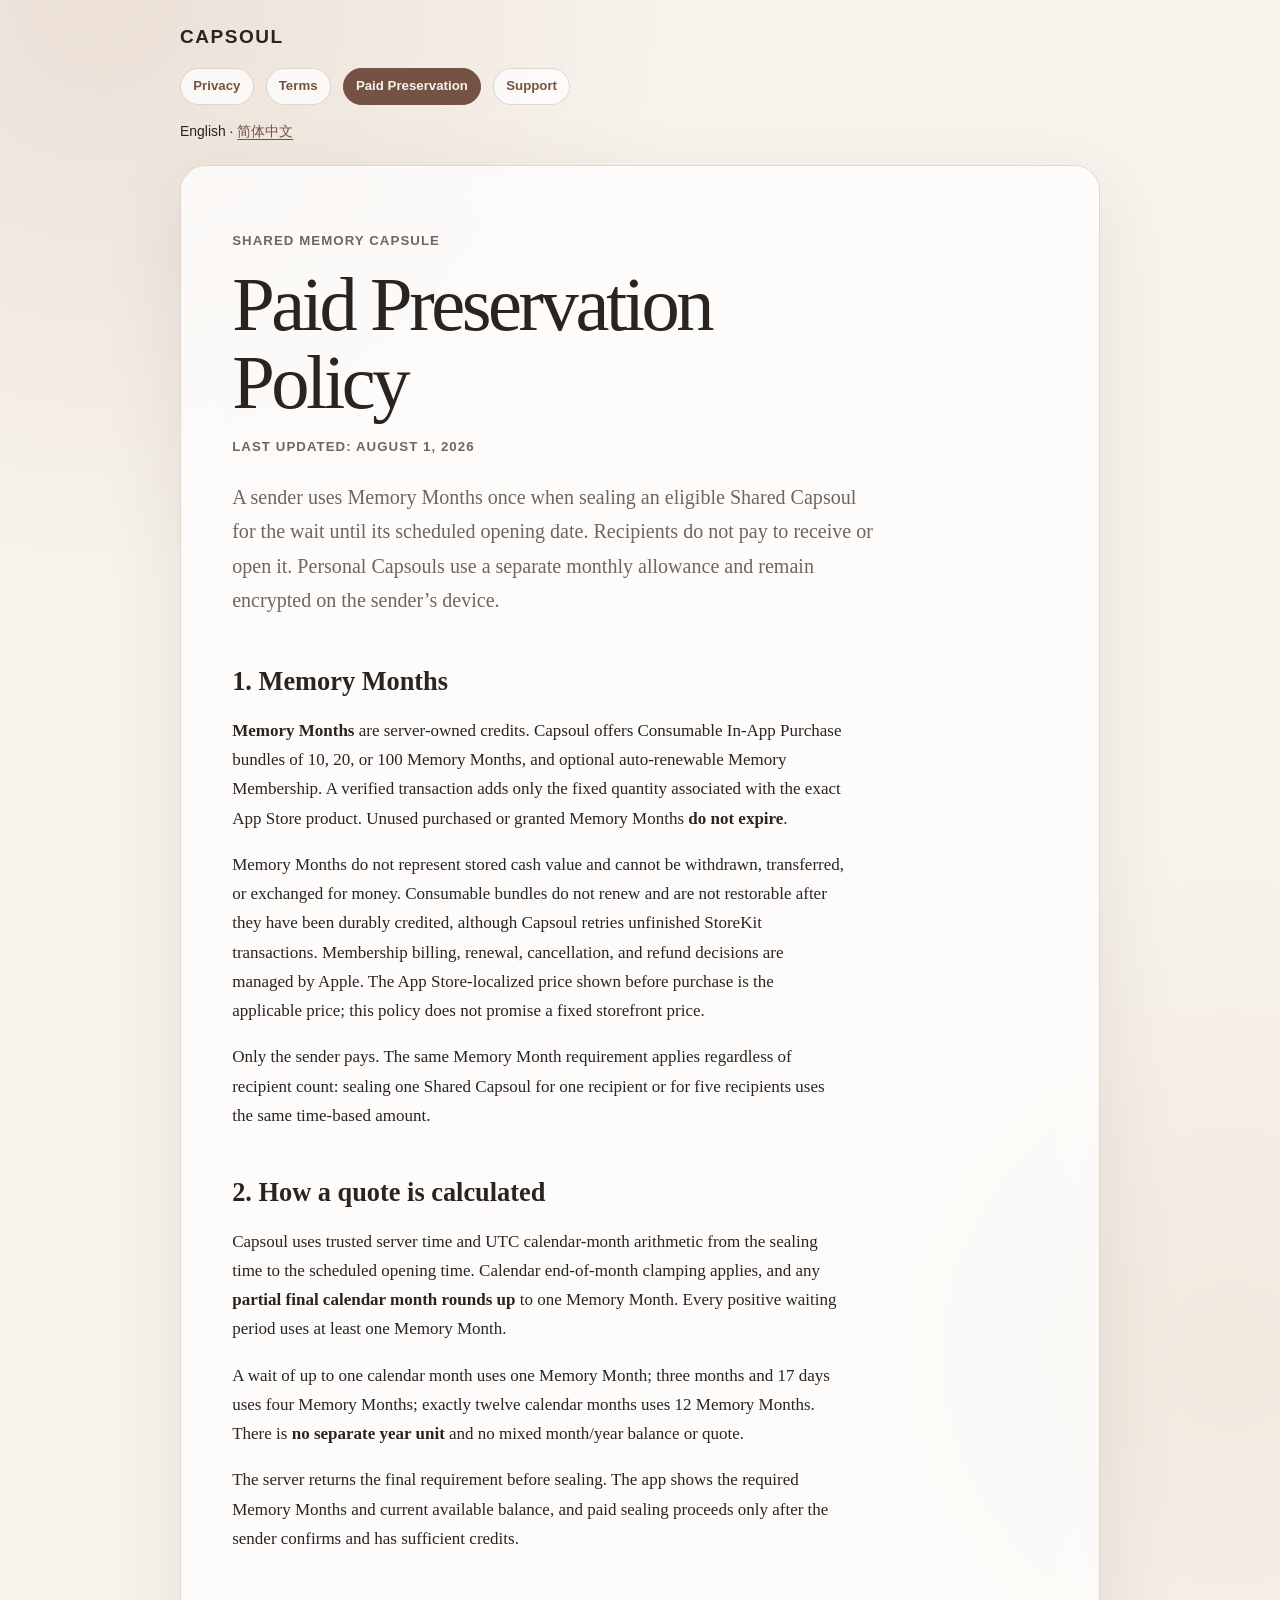
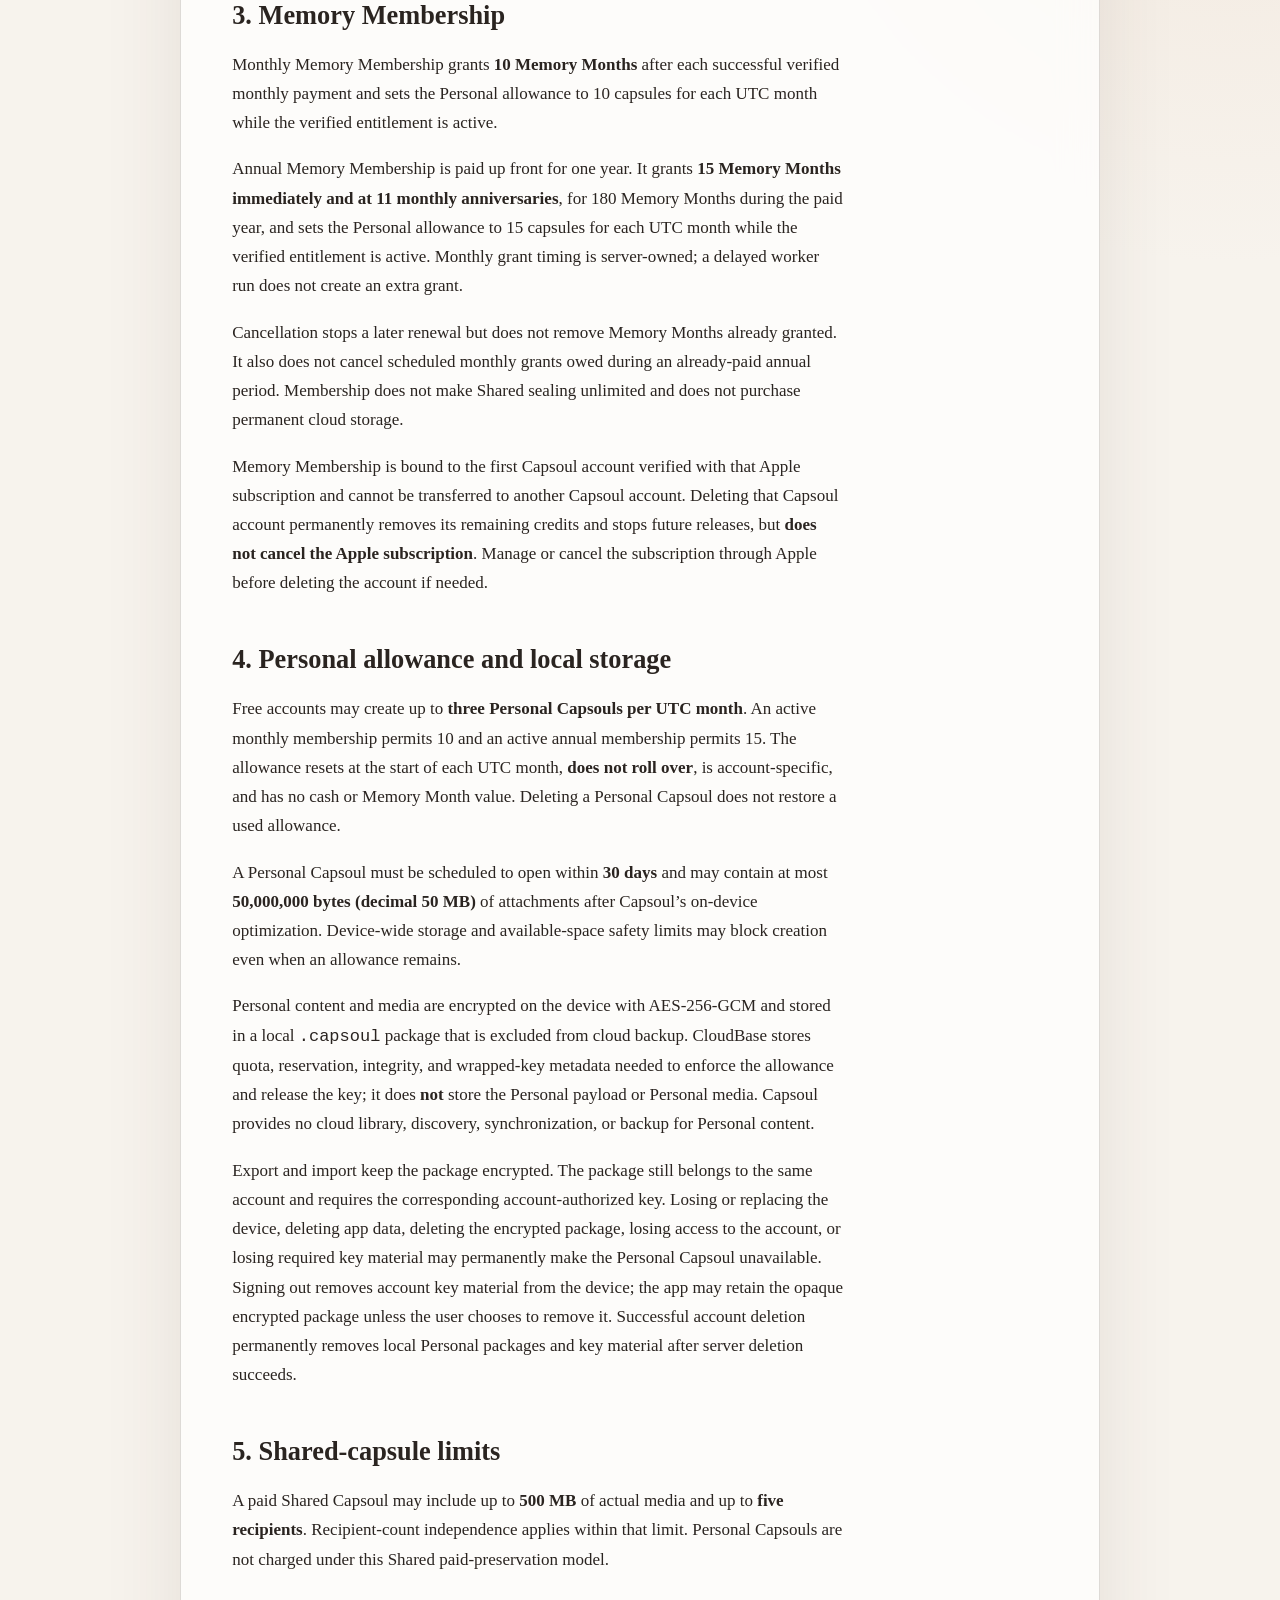
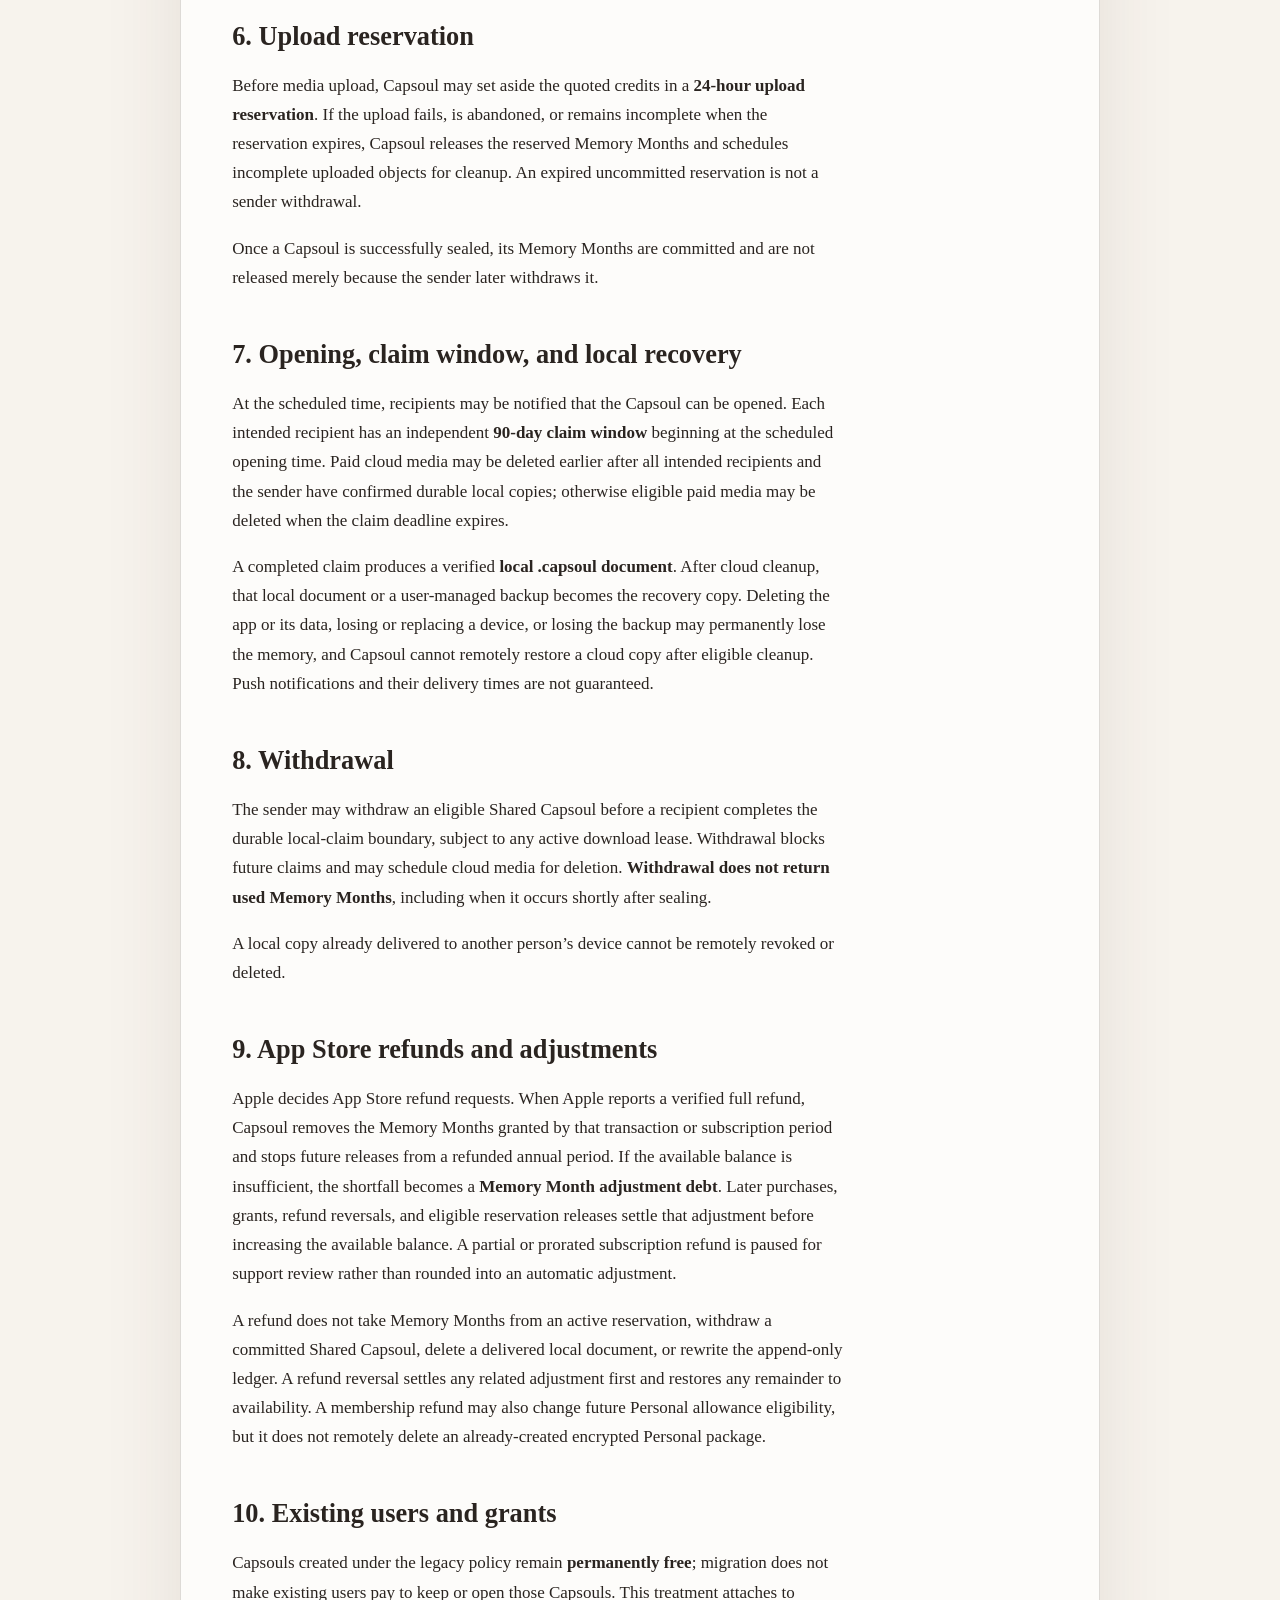
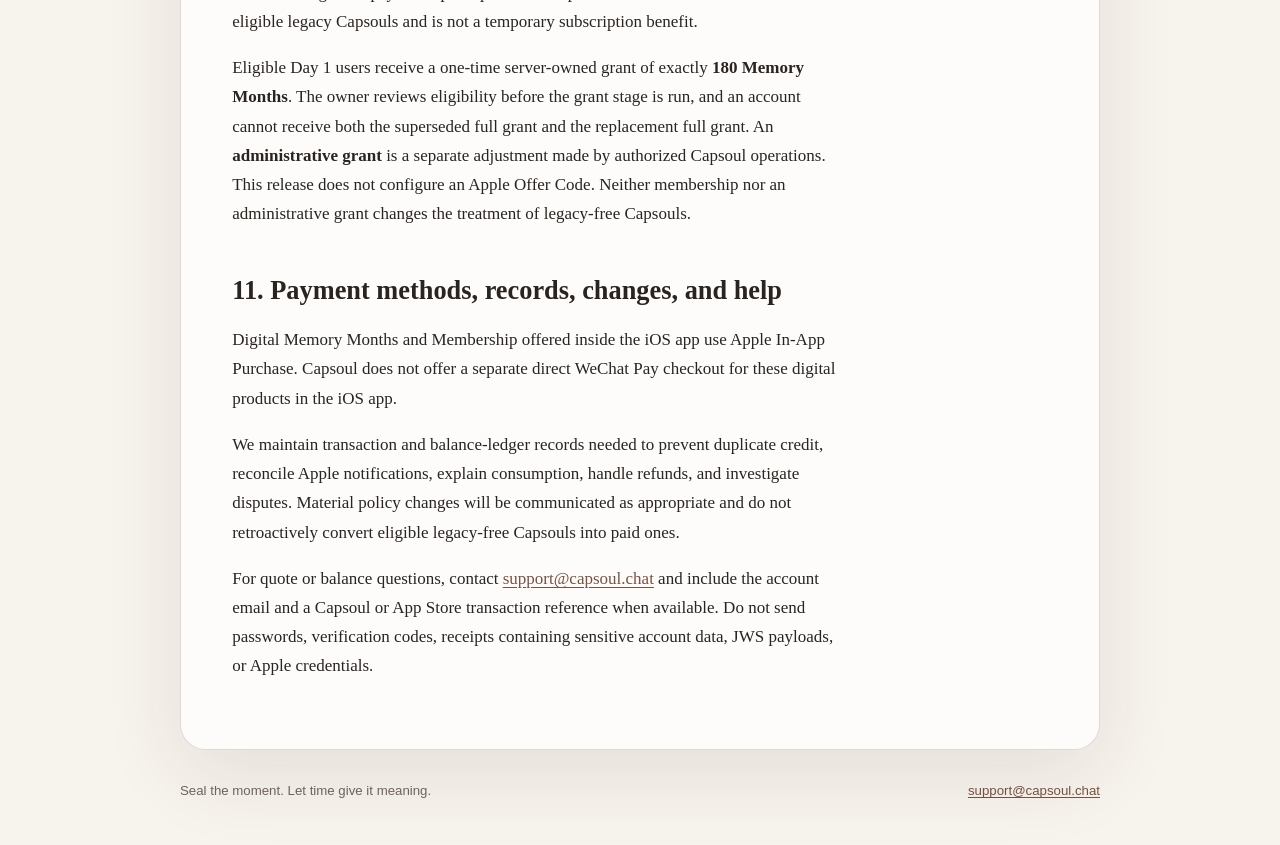
==== commit 9f942865: "docs: add membership and local Personal policy" ====
--- a/preservation.html
+++ b/preservation.html
@@ -25,47 +25,54 @@
     <p class="eyebrow">Shared memory capsule</p>
     <h1>Paid Preservation Policy</h1>
     <p class="updated">Last updated: August 1, 2026</p>
-    <p class="lede">A sender uses Memory Months when sealing an eligible Shared Capsoul for the wait until its scheduled opening date. Memory Months may come from a one-time purchase, an optional Memory Membership, or an eligible grant. Recipients do not pay to receive or open it.</p>
+    <p class="lede">A sender uses Memory Months once when sealing an eligible Shared Capsoul for the wait until its scheduled opening date. Recipients do not pay to receive or open it. Personal Capsouls use a separate monthly allowance and remain encrypted on the sender’s device.</p>
 
     <h2>1. Memory Months</h2>
-    <p><strong>Memory Months</strong> are Consumable In-App Purchases. Capsoul offers bundles of 10, 20, or 100 Memory Months, and a verified purchase adds the bundle’s fixed quantity to the sender’s server-owned balance. Unused purchased or granted Memory Months <strong>do not expire</strong>.</p>
-    <p>The one-time 10, 20, and 100 Memory Month bundles are Consumables, are not subscriptions, and do not renew automatically. Memory Months do not represent stored cash value and cannot be withdrawn, transferred, or exchanged for money. The App Store-localized price shown before purchase is the applicable price; this policy does not promise a fixed storefront price.</p>
+    <p><strong>Memory Months</strong> are server-owned credits. Capsoul offers Consumable In-App Purchase bundles of 10, 20, or 100 Memory Months, and optional auto-renewable Memory Membership. A verified transaction adds only the fixed quantity associated with the exact App Store product. Unused purchased or granted Memory Months <strong>do not expire</strong>.</p>
+    <p>Memory Months do not represent stored cash value and cannot be withdrawn, transferred, or exchanged for money. Consumable bundles do not renew and are not restorable after they have been durably credited, although Capsoul retries unfinished StoreKit transactions. Membership billing, renewal, cancellation, and refund decisions are managed by Apple. The App Store-localized price shown before purchase is the applicable price; this policy does not promise a fixed storefront price.</p>
     <p>Only the sender pays. The same Memory Month requirement applies regardless of recipient count: sealing one Shared Capsoul for one recipient or for five recipients uses the same time-based amount.</p>
 
-    <h2>2. Optional Memory Membership</h2>
-    <p><strong>Memory Membership</strong> is an auto-renewable subscription offered as a monthly or annual plan. The monthly plan grants 10 Memory Months after each successful monthly payment. The annual plan is paid up front for one year and releases 10 Memory Months immediately and 10 more at each monthly anniversary during that paid year, for up to 120 Memory Months. Granted Memory Months do not expire.</p>
-    <p>Apple manages payment, renewal, cancellation, and refund requests. The app provides Apple’s Restore Purchases and Manage Subscription flows for Membership. Cancellation prevents a later renewal but does not remove Memory Months already granted and does not stop monthly releases still owed from an already-paid annual period. A billing retry or grace period does not itself create a new monthly grant.</p>
-    <p>Memory Membership is bound to the first Capsoul account verified with that Apple subscription and cannot be transferred to another Capsoul account. Deleting that Capsoul account permanently removes its remaining credits and stops future releases, but <strong>does not cancel the Apple subscription</strong>. Manage or cancel the subscription through Apple before deleting the account if needed.</p>
-
-    <h2>3. How a quote is calculated</h2>
+    <h2>2. How a quote is calculated</h2>
     <p>Capsoul uses trusted server time and UTC calendar-month arithmetic from the sealing time to the scheduled opening time. Calendar end-of-month clamping applies, and any <strong>partial final calendar month rounds up</strong> to one Memory Month. Every positive waiting period uses at least one Memory Month.</p>
     <p>A wait of up to one calendar month uses one Memory Month; three months and 17 days uses four Memory Months; exactly twelve calendar months uses 12 Memory Months. There is <strong>no separate year unit</strong> and no mixed month/year balance or quote.</p>
     <p>The server returns the final requirement before sealing. The app shows the required Memory Months and current available balance, and paid sealing proceeds only after the sender confirms and has sufficient credits.</p>
 
-    <h2>4. Shared-capsule limits</h2>
+    <h2>3. Memory Membership</h2>
+    <p>Monthly Memory Membership grants <strong>10 Memory Months</strong> after each successful verified monthly payment and sets the Personal allowance to 10 capsules for each UTC month while the verified entitlement is active.</p>
+    <p>Annual Memory Membership is paid up front for one year. It grants <strong>15 Memory Months immediately and at 11 monthly anniversaries</strong>, for 180 Memory Months during the paid year, and sets the Personal allowance to 15 capsules for each UTC month while the verified entitlement is active. Monthly grant timing is server-owned; a delayed worker run does not create an extra grant.</p>
+    <p>Cancellation stops a later renewal but does not remove Memory Months already granted. It also does not cancel scheduled monthly grants owed during an already-paid annual period. Membership does not make Shared sealing unlimited and does not purchase permanent cloud storage.</p>
+    <p>Memory Membership is bound to the first Capsoul account verified with that Apple subscription and cannot be transferred to another Capsoul account. Deleting that Capsoul account permanently removes its remaining credits and stops future releases, but <strong>does not cancel the Apple subscription</strong>. Manage or cancel the subscription through Apple before deleting the account if needed.</p>
+
+    <h2>4. Personal allowance and local storage</h2>
+    <p>Free accounts may create up to <strong>three Personal Capsouls per UTC month</strong>. An active monthly membership permits 10 and an active annual membership permits 15. The allowance resets at the start of each UTC month, <strong>does not roll over</strong>, is account-specific, and has no cash or Memory Month value. Deleting a Personal Capsoul does not restore a used allowance.</p>
+    <p>A Personal Capsoul must be scheduled to open within <strong>30 days</strong> and may contain at most <strong>50,000,000 bytes (decimal 50 MB)</strong> of attachments after Capsoul’s on-device optimization. Device-wide storage and available-space safety limits may block creation even when an allowance remains.</p>
+    <p>Personal content and media are encrypted on the device with AES-256-GCM and stored in a local <code>.capsoul</code> package that is excluded from cloud backup. CloudBase stores quota, reservation, integrity, and wrapped-key metadata needed to enforce the allowance and release the key; it does <strong>not</strong> store the Personal payload or Personal media. Capsoul provides no cloud library, discovery, synchronization, or backup for Personal content.</p>
+    <p>Export and import keep the package encrypted. The package still belongs to the same account and requires the corresponding account-authorized key. Losing or replacing the device, deleting app data, deleting the encrypted package, losing access to the account, or losing required key material may permanently make the Personal Capsoul unavailable. Signing out removes account key material from the device; the app may retain the opaque encrypted package unless the user chooses to remove it. Successful account deletion permanently removes local Personal packages and key material after server deletion succeeds.</p>
+
+    <h2>5. Shared-capsule limits</h2>
     <p>A paid Shared Capsoul may include up to <strong>500 MB</strong> of actual media and up to <strong>five recipients</strong>. Recipient-count independence applies within that limit. Personal Capsouls are not charged under this Shared paid-preservation model.</p>
 
-    <h2>5. Upload reservation</h2>
+    <h2>6. Upload reservation</h2>
     <p>Before media upload, Capsoul may set aside the quoted credits in a <strong>24-hour upload reservation</strong>. If the upload fails, is abandoned, or remains incomplete when the reservation expires, Capsoul releases the reserved Memory Months and schedules incomplete uploaded objects for cleanup. An expired uncommitted reservation is not a sender withdrawal.</p>
     <p>Once a Capsoul is successfully sealed, its Memory Months are committed and are not released merely because the sender later withdraws it.</p>
 
-    <h2>6. Opening, claim window, and local recovery</h2>
+    <h2>7. Opening, claim window, and local recovery</h2>
     <p>At the scheduled time, recipients may be notified that the Capsoul can be opened. Each intended recipient has an independent <strong>90-day claim window</strong> beginning at the scheduled opening time. Paid cloud media may be deleted earlier after all intended recipients and the sender have confirmed durable local copies; otherwise eligible paid media may be deleted when the claim deadline expires.</p>
     <p>A completed claim produces a verified <strong>local .capsoul document</strong>. After cloud cleanup, that local document or a user-managed backup becomes the recovery copy. Deleting the app or its data, losing or replacing a device, or losing the backup may permanently lose the memory, and Capsoul cannot remotely restore a cloud copy after eligible cleanup. Push notifications and their delivery times are not guaranteed.</p>
 
-    <h2>7. Withdrawal</h2>
+    <h2>8. Withdrawal</h2>
     <p>The sender may withdraw an eligible Shared Capsoul before a recipient completes the durable local-claim boundary, subject to any active download lease. Withdrawal blocks future claims and may schedule cloud media for deletion. <strong>Withdrawal does not return used Memory Months</strong>, including when it occurs shortly after sealing.</p>
     <p>A local copy already delivered to another person’s device cannot be remotely revoked or deleted.</p>
 
-    <h2>8. App Store refunds and adjustments</h2>
-    <p>Apple decides App Store refund requests. When Apple reports a verified full refund, Capsoul removes the Memory Months granted by that paid transaction or subscription period and stops future releases from a refunded annual period. If the available balance is insufficient, the shortfall becomes a <strong>Memory Month adjustment debt</strong>. Later purchases, grants, refund reversals, and eligible reservation releases settle that adjustment before increasing the available balance. A partial or prorated subscription refund is paused for support review rather than being rounded into an automatic credit adjustment.</p>
-    <p>A refund does not take Memory Months from an active reservation, withdraw a committed Shared Capsoul, delete a delivered local document, or rewrite the append-only ledger. A refund reversal settles any related adjustment first and restores any remainder to availability.</p>
+    <h2>9. App Store refunds and adjustments</h2>
+    <p>Apple decides App Store refund requests. When Apple reports a verified full refund, Capsoul removes the Memory Months granted by that transaction or subscription period and stops future releases from a refunded annual period. If the available balance is insufficient, the shortfall becomes a <strong>Memory Month adjustment debt</strong>. Later purchases, grants, refund reversals, and eligible reservation releases settle that adjustment before increasing the available balance. A partial or prorated subscription refund is paused for support review rather than rounded into an automatic adjustment.</p>
+    <p>A refund does not take Memory Months from an active reservation, withdraw a committed Shared Capsoul, delete a delivered local document, or rewrite the append-only ledger. A refund reversal settles any related adjustment first and restores any remainder to availability. A membership refund may also change future Personal allowance eligibility, but it does not remotely delete an already-created encrypted Personal package.</p>
 
-    <h2>9. Existing users and grants</h2>
+    <h2>10. Existing users and grants</h2>
     <p>Capsouls created under the legacy policy remain <strong>permanently free</strong>; migration does not make existing users pay to keep or open those Capsouls. This treatment attaches to eligible legacy Capsouls and is not a temporary subscription benefit.</p>
-    <p>Eligible Day 1 users receive a one-time server-owned grant of exactly <strong>180 Memory Months</strong>. The owner reviews eligibility before the grant stage is run, and an account cannot receive both the superseded full grant and the replacement full grant. An <strong>administrative grant</strong> is a separate adjustment made by authorized Capsoul operations. It does not change the treatment of legacy-free Capsouls.</p>
+    <p>Eligible Day 1 users receive a one-time server-owned grant of exactly <strong>180 Memory Months</strong>. The owner reviews eligibility before the grant stage is run, and an account cannot receive both the superseded full grant and the replacement full grant. An <strong>administrative grant</strong> is a separate adjustment made by authorized Capsoul operations. This release does not configure an Apple Offer Code. Neither membership nor an administrative grant changes the treatment of legacy-free Capsouls.</p>
 
-    <h2>10. Payment methods, records, changes, and help</h2>
+    <h2>11. Payment methods, records, changes, and help</h2>
     <p>Digital Memory Months and Membership offered inside the iOS app use Apple In-App Purchase. Capsoul does not offer a separate direct WeChat Pay checkout for these digital products in the iOS app.</p>
     <p>We maintain transaction and balance-ledger records needed to prevent duplicate credit, reconcile Apple notifications, explain consumption, handle refunds, and investigate disputes. Material policy changes will be communicated as appropriate and do not retroactively convert eligible legacy-free Capsouls into paid ones.</p>
     <p>For quote or balance questions, contact <a href="mailto:support@capsoul.chat">support@capsoul.chat</a> and include the account email and a Capsoul or App Store transaction reference when available. Do not send passwords, verification codes, receipts containing sensitive account data, JWS payloads, or Apple credentials.</p>
